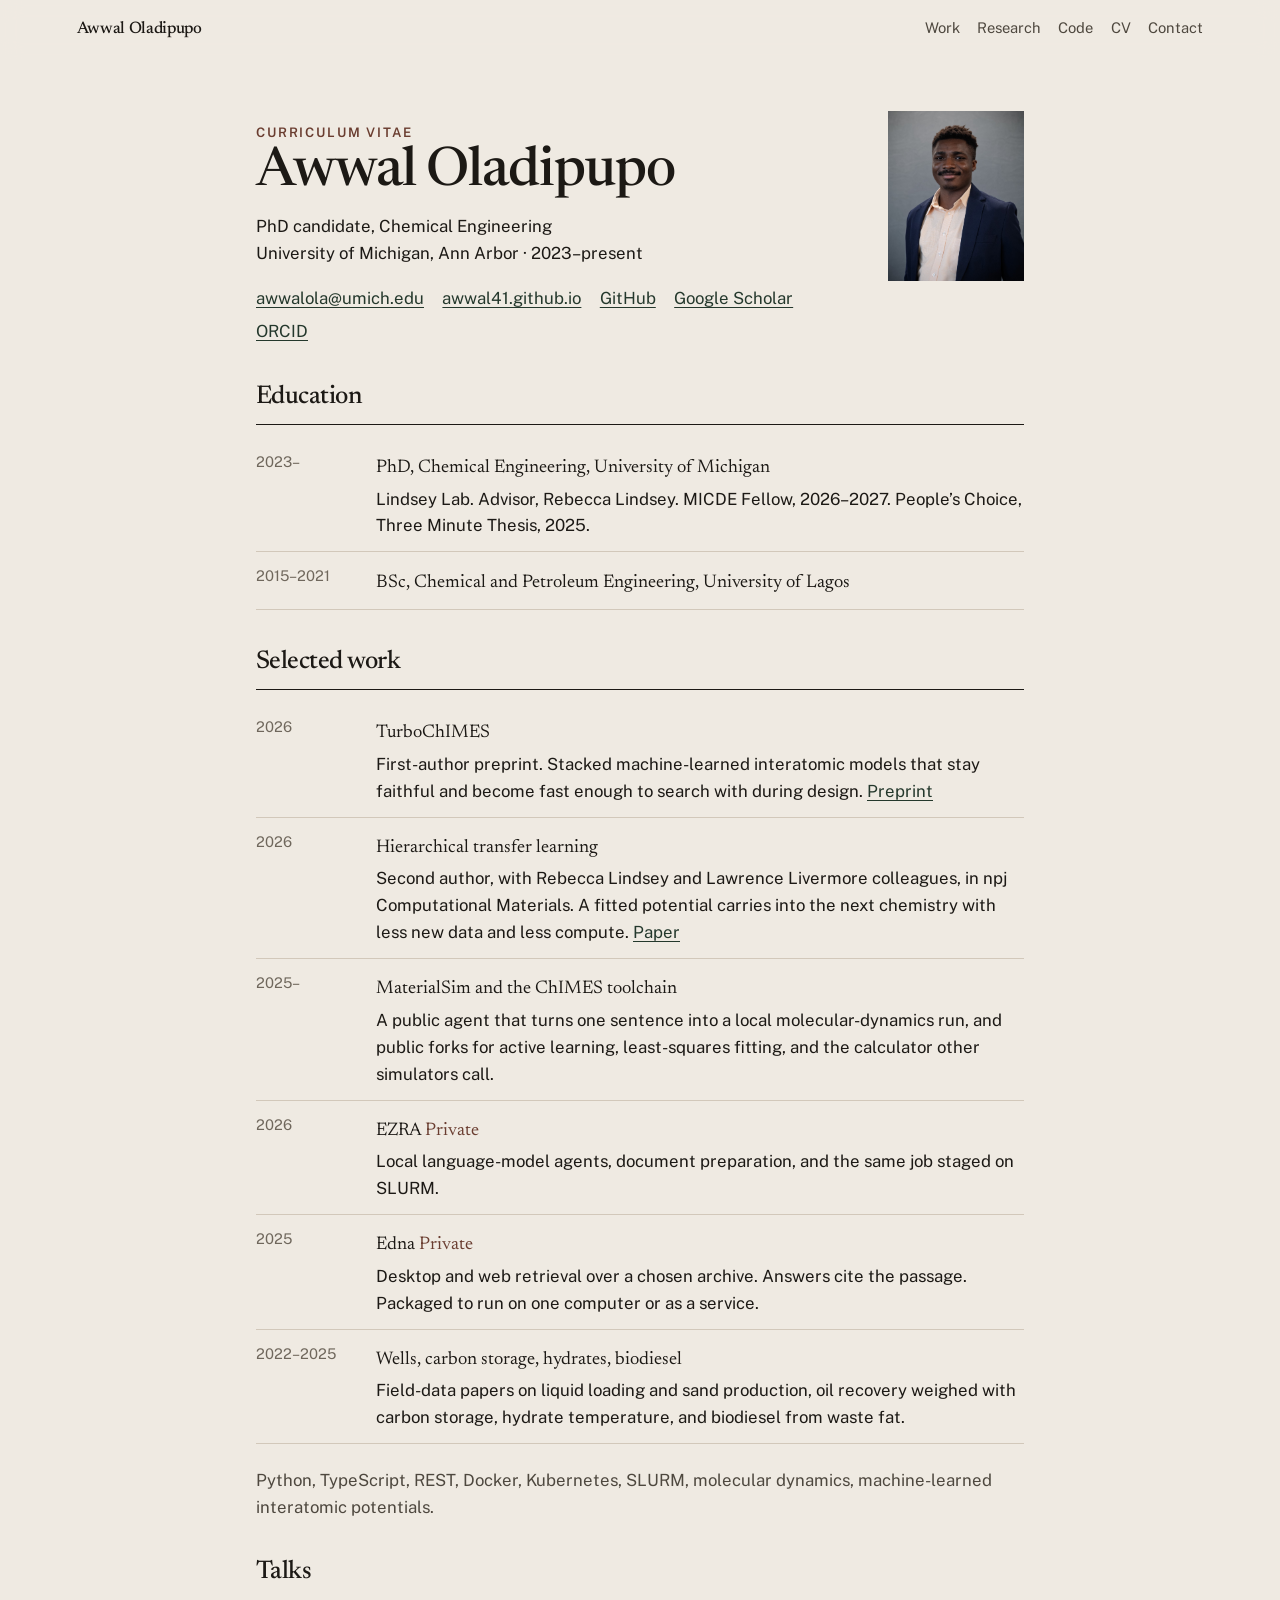
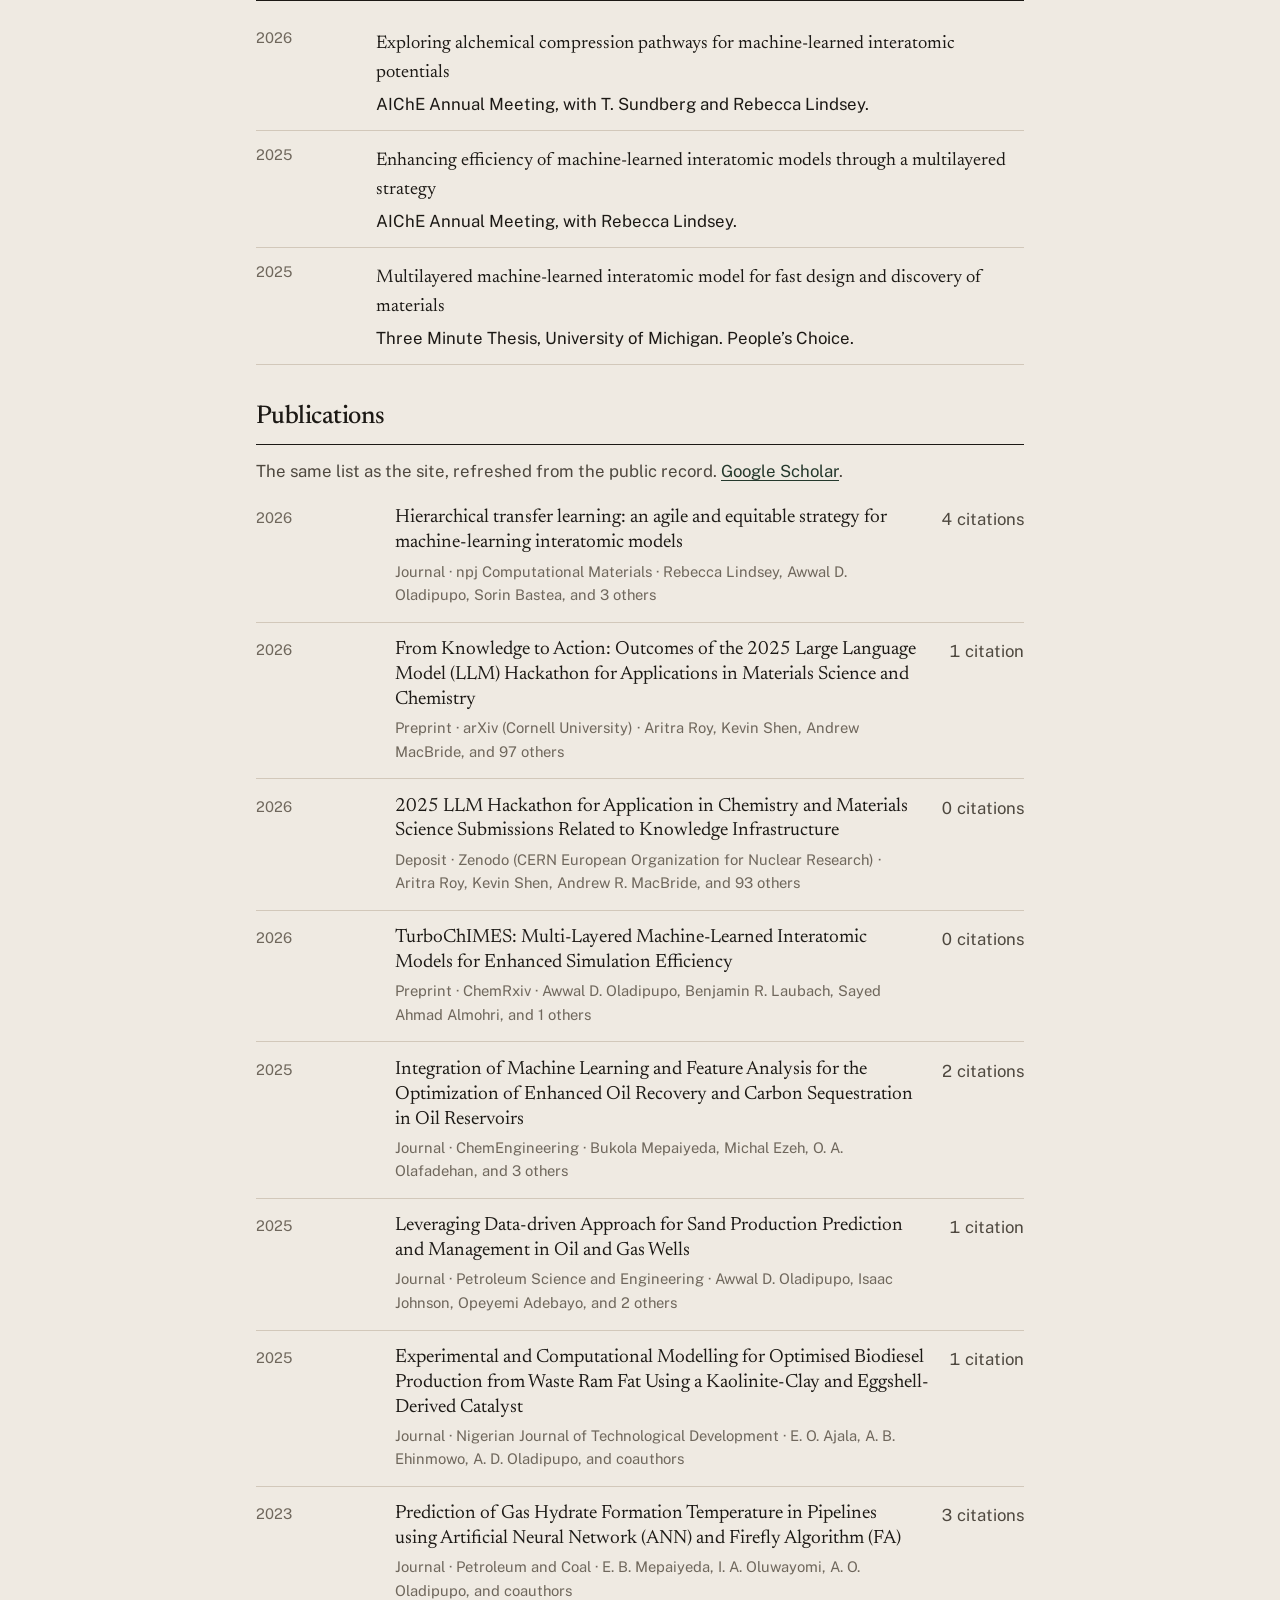
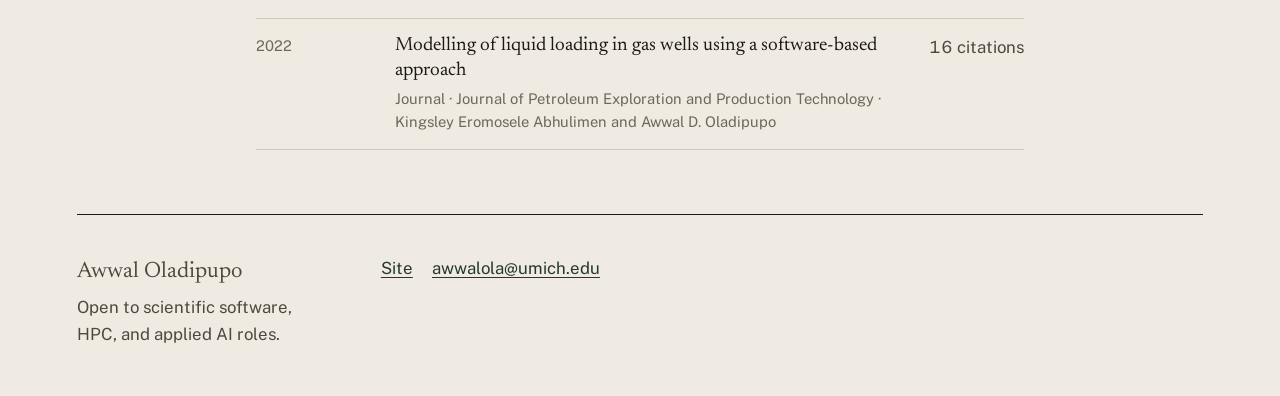
==== cv.html @ bac2f365 "Lead with the work, and put a CV next to the name." ====
<!DOCTYPE html>
<html lang="en">
<head>
  <meta charset="utf-8">
  <meta name="viewport" content="width=device-width, initial-scale=1">
  <title>CV — Awwal Oladipupo</title>
  <meta name="description" content="CV of Awwal Oladipupo, PhD candidate in chemical engineering at the University of Michigan.">
  <meta name="author" content="Awwal Oladipupo">
  <meta name="theme-color" content="#efeae2">
  <link rel="icon" href="favicon.svg" type="image/svg+xml">
  <link rel="preconnect" href="https://fonts.googleapis.com">
  <link rel="preconnect" href="https://fonts.gstatic.com" crossorigin>
  <link href="https://fonts.googleapis.com/css2?family=Newsreader:ital,opsz,wght@0,6..72,400;0,6..72,500;0,6..72,600&family=Public+Sans:ital,wght@0,400;0,500;0,600&display=swap" rel="stylesheet">
  <link rel="stylesheet" href="css/site.css">
</head>
<body class="page-cv">
  <a class="skip" href="#content">Skip to content</a>
  <header class="top">
    <a class="mark" href="index.html">Awwal Oladipupo</a>
    <nav aria-label="Page">
      <a href="index.html#work">Work</a>
      <a href="index.html#research">Research</a>
      <a href="index.html#code">Code</a>
      <a href="cv.html" aria-current="page">CV</a>
      <a href="index.html#contact">Contact</a>
    </nav>
  </header>

  <main id="content" class="cv">
    <header class="cv-head">
      <div>
        <p class="kicker">Curriculum vitae</p>
        <h1>Awwal Oladipupo</h1>
        <p>PhD candidate, Chemical Engineering<br>University of Michigan, Ann Arbor · 2023–present</p>
        <ul class="hero-links">
          <li><a href="mailto:awwalola@umich.edu">awwalola@umich.edu</a></li>
          <li><a href="https://awwal41.github.io/">awwal41.github.io</a></li>
          <li><a href="https://github.com/Awwal41">GitHub</a></li>
          <li><a href="https://scholar.google.com/citations?user=AO3d_BoAAAAJ&hl=en">Google Scholar</a></li>
          <li><a href="https://orcid.org/0009-0006-3979-2078">ORCID</a></li>
        </ul>
      </div>
      <img src="assets/portrait.jpg" alt="" width="819" height="1024">
    </header>

    <section>
      <h2>Education</h2>
      <ul class="cv-list">
        <li>
          <span class="year">2023–</span>
          <div>
            <p class="cv-title">PhD, Chemical Engineering, University of Michigan</p>
            <p>Lindsey Lab. Advisor, Rebecca Lindsey. MICDE Fellow, 2026–2027. People’s Choice, Three Minute Thesis, 2025.</p>
          </div>
        </li>
        <li>
          <span class="year">2015–2021</span>
          <div>
            <p class="cv-title">BSc, Chemical and Petroleum Engineering, University of Lagos</p>
          </div>
        </li>
      </ul>
    </section>

    <section>
      <h2>Selected work</h2>
      <ul class="cv-list">
        <li>
          <span class="year">2026</span>
          <div>
            <p class="cv-title">TurboChIMES</p>
            <p>First-author preprint. Stacked machine-learned interatomic models that stay faithful and become fast enough to search with during design. <a href="https://doi.org/10.26434/chemrxiv.15007194/v1">Preprint</a></p>
          </div>
        </li>
        <li>
          <span class="year">2026</span>
          <div>
            <p class="cv-title">Hierarchical transfer learning</p>
            <p>Second author, with Rebecca Lindsey and Lawrence Livermore colleagues, in npj Computational Materials. A fitted potential carries into the next chemistry with less new data and less compute. <a href="https://doi.org/10.1038/s41524-025-01863-4">Paper</a></p>
          </div>
        </li>
        <li>
          <span class="year">2025–</span>
          <div>
            <p class="cv-title">MaterialSim and the ChIMES toolchain</p>
            <p>A public agent that turns one sentence into a local molecular-dynamics run, and public forks for active learning, least-squares fitting, and the calculator other simulators call.</p>
          </div>
        </li>
        <li>
          <span class="year">2026</span>
          <div>
            <p class="cv-title">EZRA <span class="private">Private</span></p>
            <p>Local language-model agents, document preparation, and the same job staged on SLURM.</p>
          </div>
        </li>
        <li>
          <span class="year">2025</span>
          <div>
            <p class="cv-title">Edna <span class="private">Private</span></p>
            <p>Desktop and web retrieval over a chosen archive. Answers cite the passage. Packaged to run on one computer or as a service.</p>
          </div>
        </li>
        <li>
          <span class="year">2022–2025</span>
          <div>
            <p class="cv-title">Wells, carbon storage, hydrates, biodiesel</p>
            <p>Field-data papers on liquid loading and sand production, oil recovery weighed with carbon storage, hydrate temperature, and biodiesel from waste fat.</p>
          </div>
        </li>
      </ul>
      <p class="tools">Python, TypeScript, REST, Docker, Kubernetes, SLURM, molecular dynamics, machine-learned interatomic potentials.</p>
    </section>

    <section>
      <h2>Talks</h2>
      <ul class="cv-list">
        <li>
          <span class="year">2026</span>
          <div>
            <p class="cv-title">Exploring alchemical compression pathways for machine-learned interatomic potentials</p>
            <p>AIChE Annual Meeting, with T. Sundberg and Rebecca Lindsey.</p>
          </div>
        </li>
        <li>
          <span class="year">2025</span>
          <div>
            <p class="cv-title">Enhancing efficiency of machine-learned interatomic models through a multilayered strategy</p>
            <p>AIChE Annual Meeting, with Rebecca Lindsey.</p>
          </div>
        </li>
        <li>
          <span class="year">2025</span>
          <div>
            <p class="cv-title">Multilayered machine-learned interatomic model for fast design and discovery of materials</p>
            <p>Three Minute Thesis, University of Michigan. People’s Choice.</p>
          </div>
        </li>
      </ul>
    </section>

    <section>
      <h2>Publications</h2>
      <p class="note">The same list as the site, refreshed from the public record. <a href="https://scholar.google.com/citations?user=AO3d_BoAAAAJ&hl=en">Google Scholar</a>.</p>
      <ol class="papers" id="papers">
        <li class="pending">Loading the publication list…</li>
      </ol>
    </section>
  </main>

  <footer id="contact">
    <div>
      <p class="footer-name">Awwal Oladipupo</p>
      <p>Open to scientific software, HPC, and applied AI roles.</p>
    </div>
    <ul>
      <li><a href="index.html">Site</a></li>
      <li><a href="mailto:awwalola@umich.edu">awwalola@umich.edu</a></li>
    </ul>
  </footer>
  <script src="js/site.js"></script>
</body>
</html>
---- css/site.css ----
:root {
  --paper: #efeae2;
  --paper-deep: #e6dfd4;
  --ink: #1c1915;
  --muted: #4e483f;
  --faint: #6f675c;
  --line: #d2c8ba;
  --umber: #6a3d30;
  --moss: #24382c;
  --measure: 40rem;
  --page: 72rem;
  color-scheme: light;
}

* { box-sizing: border-box; }

html { scroll-behavior: smooth; }

body {
  margin: 0;
  background: var(--paper);
  color: var(--ink);
  font-family: "Public Sans", "Segoe UI", sans-serif;
  font-size: 1.05rem;
  line-height: 1.6;
  overflow-wrap: break-word;
}

.skip {
  position: absolute;
  left: 1rem;
  top: -4rem;
  background: var(--ink);
  color: var(--paper);
  padding: 0.5rem 0.8rem;
}

.skip:focus { top: 1rem; }

a {
  color: var(--moss);
  text-decoration-thickness: 1px;
  text-underline-offset: 0.18em;
}

a:hover { color: var(--umber); }

.top {
  position: sticky;
  top: 0;
  z-index: 2;
  display: flex;
  flex-wrap: wrap;
  justify-content: space-between;
  gap: 0.6rem 1.5rem;
  align-items: baseline;
  width: 100%;
  max-width: 100vw;
  padding: 1rem 6vw;
  background: color-mix(in srgb, var(--paper) 88%, transparent);
  border-bottom: 1px solid transparent;
  backdrop-filter: blur(10px);
}

.top .mark {
  color: var(--ink);
  text-decoration: none;
  font-family: "Newsreader", Georgia, serif;
  font-weight: 500;
  letter-spacing: -0.02em;
}

.top nav {
  display: flex;
  flex-wrap: wrap;
  gap: 0.4rem 1.1rem;
}

.top nav a {
  color: var(--muted);
  text-decoration: none;
  font-size: 0.92rem;
}

.top nav a:hover { color: var(--ink); }

main {
  width: min(var(--page), calc(100% - 12vw));
  margin: 0 auto;
  padding-bottom: 4rem;
}

.hero {
  display: grid;
  grid-template-columns: minmax(0, 1fr) minmax(14rem, 22rem);
  column-gap: 3.5rem;
  align-items: start;
  padding: 4.5rem 0 2.2rem;
}

.hero .kicker,
.hero h1,
.hero-copy { grid-column: 1; }

.hero .contrib { grid-column: 1 / -1; margin-top: 2rem; }

.hero .kicker { animation: rise 0.8s ease both; }
.hero h1 { animation: rise 0.9s ease 0.08s both; }
.hero-copy { animation: rise 0.9s ease 0.16s both; }
.hero .contrib { animation: rise 1s ease 0.28s both; }

.portrait {
  grid-column: 2;
  grid-row: 1 / span 3;
  align-self: start;
  margin: 0.4rem 0 0;
  animation: rise 1s ease 0.12s both;
}

.portrait img {
  display: block;
  width: 100%;
  height: auto;
  aspect-ratio: 4 / 5;
  object-fit: cover;
  object-position: center 22%;
  background: var(--paper-deep);
  box-shadow: 0 18px 40px rgba(28, 25, 21, 0.12);
}

.portrait figcaption,
.band figcaption {
  margin-top: 0.55rem;
  color: var(--faint);
  font-size: 0.82rem;
  letter-spacing: 0.08em;
  text-transform: uppercase;
}

.band {
  margin: 1.5rem 0 0;
  overflow: hidden;
}

.band img {
  display: block;
  width: 100%;
  height: clamp(14rem, 32vw, 22rem);
  object-fit: cover;
  transform: scale(1.06);
  animation: drift 28s ease-in-out infinite alternate;
}

.about {
  display: grid;
  grid-template-columns: minmax(0, 1.15fr) minmax(0, 0.85fr);
  gap: 2rem 3rem;
  align-items: center;
}

.about .prose { max-width: none; padding-bottom: 0; }

.about-photo { margin: 0; }

.about-photo img {
  display: block;
  width: 100%;
  aspect-ratio: 4 / 3;
  object-fit: cover;
  box-shadow: 0 14px 32px rgba(28, 25, 21, 0.1);
}

.top nav a { position: relative; }

.top nav a::after {
  content: "";
  position: absolute;
  left: 0;
  bottom: -0.2rem;
  width: 100%;
  height: 1px;
  background: var(--umber);
  transform: scaleX(0);
  transform-origin: left;
  transition: transform 0.35s ease;
}

.top nav a:hover::after,
.top nav a:focus-visible::after { transform: scaleX(1); }

.steps {
  list-style: none;
  margin: 0;
  padding: 0;
  counter-reset: step;
}

.steps li {
  display: grid;
  grid-template-columns: 4.5rem minmax(16rem, 1fr);
  gap: 0.4rem 1.5rem;
  padding: 1.25rem 0;
  border-bottom: 1px solid var(--line);
  counter-increment: step;
}

.steps li::before {
  content: counter(step, decimal-leading-zero);
  grid-column: 1;
  grid-row: 1;
  font-family: "Newsreader", Georgia, serif;
  font-size: 1.45rem;
  color: var(--umber);
  line-height: 1.2;
}

.step-body {
  grid-column: 2;
  min-width: 0;
  max-width: 42rem;
}

.step-body h3 { margin: 0 0 0.35rem; font-size: 1.45rem; }

.step-body p {
  margin: 0;
  max-width: 62ch;
  overflow-wrap: break-word;
}

.tools {
  max-width: 46rem;
  margin: 1.4rem 0 0;
  color: var(--muted);
}

.fold summary {
  display: block;
  cursor: pointer;
  list-style: none;
}

.fold summary::-webkit-details-marker { display: none; }

.fold summary::marker { content: ""; }

.fold-title {
  font-family: "Newsreader", Georgia, serif;
  font-size: 1.7rem;
  font-weight: 500;
  letter-spacing: -0.02em;
}

.stake {
  display: block;
  max-width: 62ch;
  margin-top: 0.35rem;
  color: var(--ink);
  font-family: "Public Sans", "Segoe UI", sans-serif;
  font-size: 1.05rem;
  font-weight: 400;
  letter-spacing: 0;
  line-height: 1.5;
}

.fold summary::after {
  content: "Read";
  float: right;
  margin-left: 1rem;
  color: var(--umber);
  font-family: "Public Sans", "Segoe UI", sans-serif;
  font-size: 0.75rem;
  font-weight: 600;
  letter-spacing: 0.12em;
  text-transform: uppercase;
}

.fold[open] > summary::after { content: "Close"; }

.fold summary:focus-visible {
  outline: 2px solid var(--umber);
  outline-offset: 4px;
}

.fold-more { margin-top: 0.8rem; }

.fold-more p { margin: 0; max-width: 62ch; }

.fold-more .links { margin-top: 0.7rem; }

.also .fold-title {
  font-family: "Public Sans", "Segoe UI", sans-serif;
  font-size: 1rem;
  font-weight: 600;
  letter-spacing: 0;
}

.also .fold summary::after { float: none; }

.contrib { margin: 0 0 1.6rem; }

.contrib figcaption {
  margin: 0 0 0.7rem;
  color: var(--muted);
}

.contrib-scroll {
  overflow-x: auto;
  max-width: 100%;
  padding-bottom: 0.3rem;
}

.contrib-grid {
  display: flex;
  gap: 3px;
  width: max-content;
}

.contrib-week {
  display: flex;
  flex-direction: column;
  gap: 3px;
}

.contrib-day {
  display: block;
  width: 11px;
  height: 11px;
  border-radius: 2px;
}

.item { transition: background 0.35s ease; }

.item:hover { background: color-mix(in srgb, var(--paper-deep) 80%, transparent); }

.await {
  opacity: 0;
  transform: translateY(18px);
}

.await.shown {
  opacity: 1;
  transform: none;
  transition: opacity 0.7s ease, transform 0.7s ease;
}

@keyframes rise {
  from { opacity: 0; transform: translateY(16px); }
  to { opacity: 1; transform: none; }
}

@keyframes drift {
  from { transform: scale(1.06) translate3d(0, 0, 0); }
  to { transform: scale(1) translate3d(-1.5%, -1%, 0); }
}

.kicker {
  margin: 0 0 1rem;
  color: var(--umber);
  font-size: 0.82rem;
  font-weight: 600;
  letter-spacing: 0.14em;
  text-transform: uppercase;
}

h1, h2, h3 { font-family: "Newsreader", Georgia, serif; font-weight: 500; letter-spacing: -0.02em; }

h1 {
  margin: 0;
  max-width: 18ch;
  font-size: clamp(2.15rem, 4.2vw, 3.4rem);
  line-height: 1.08;
}

.lede,
.lede-next {
  max-width: var(--measure);
  margin: 1.15rem 0 0;
  font-family: "Newsreader", Georgia, serif;
  font-size: 1.28rem;
  font-weight: 400;
  line-height: 1.45;
  color: var(--muted);
}

.lede { margin-top: 1.2rem; font-size: 1.35rem; color: var(--ink); }

.role {
  max-width: 42rem;
  margin: 1rem 0 0;
  color: var(--muted);
}

.hero-links {
  display: flex;
  flex-wrap: wrap;
  gap: 0.35rem 1.15rem;
  margin: 1.15rem 0 0;
  padding: 0;
  list-style: none;
}

.featured {
  display: grid;
  grid-template-columns: repeat(3, minmax(0, 1fr));
  gap: 1.5rem 2rem;
}

.featured article {
  min-width: 0;
  padding-top: 1rem;
  border-top: 1px solid var(--ink);
}

.featured h3 {
  margin: 0.7rem 0 0;
  font-size: clamp(1.45rem, 2vw, 1.8rem);
}

.featured .stake { margin-top: 0.45rem; }

.featured p { margin: 0.7rem 0 0; }

.section-follow { margin-top: 3.2rem; }

.moves {
  display: grid;
  grid-template-columns: 1fr 1fr;
  gap: 1.35rem 2.5rem;
  margin: 0;
  padding: 0;
  list-style: none;
}

.moves h3 { margin: 0 0 0.3rem; font-size: 1.3rem; }

.moves p { margin: 0; max-width: 38rem; color: var(--muted); }

.note {
  max-width: 46rem;
  margin: 0 0 0.4rem;
  color: var(--muted);
}

.stats {
  display: grid;
  grid-template-columns: repeat(4, minmax(0, 1fr));
  gap: 1.25rem;
  margin: 2rem 0 0;
  max-width: 40rem;
}

.stats div { border-top: 1px solid var(--line); padding-top: 0.7rem; }

.stats dt {
  color: var(--faint);
  font-size: 0.78rem;
  letter-spacing: 0.04em;
  text-transform: uppercase;
}

.stats dd {
  margin: 0.2rem 0 0;
  font-family: "Newsreader", Georgia, serif;
  font-size: 2rem;
  line-height: 1;
}

.identity {
  display: flex;
  flex-wrap: wrap;
  gap: 0.5rem 1.4rem;
  margin: 1.8rem 0 0;
  padding: 0;
  list-style: none;
  color: var(--muted);
  font-size: 0.95rem;
}

.prose { max-width: var(--measure); padding-bottom: 1rem; }

.prose h2 { margin-bottom: 0.6rem; }

.prose p { margin: 0 0 1rem; }

section { padding-top: 3.2rem; }

.section-head {
  display: grid;
  grid-template-columns: minmax(0, 20rem) minmax(0, 36rem);
  gap: 1.5rem 3rem;
  align-items: end;
  margin-bottom: 1.5rem;
  padding-bottom: 1rem;
  border-bottom: 1px solid var(--ink);
}

.section-head h2 { margin: 0; font-size: clamp(2rem, 4vw, 2.8rem); }

.section-head p { margin: 0; color: var(--muted); }

.item {
  display: grid;
  grid-template-columns: 11rem minmax(0, 40rem);
  gap: 1rem 2rem;
  padding: 1.35rem 0;
  border-bottom: 1px solid var(--line);
}

.item-meta {
  display: flex;
  flex-wrap: wrap;
  gap: 0.35rem 0.7rem;
  align-content: start;
  color: var(--faint);
  font-size: 0.82rem;
  letter-spacing: 0.08em;
  text-transform: uppercase;
}

.private {
  color: var(--umber);
}

.item h3 { margin: 0 0 0.35rem; font-size: 1.7rem; }

.item p { margin: 0; max-width: 62ch; }

.links { margin-top: 0.7rem !important; display: flex; flex-wrap: wrap; gap: 0.4rem 1rem; }

.also {
  max-width: 52rem;
  margin-left: 13rem;
  padding-top: 1.6rem;
}

.also h3 { margin: 0 0 0.6rem; font-size: 1.4rem; }

.also ul { margin: 0; padding: 0; list-style: none; }

.also li {
  padding: 0.7rem 0;
  border-top: 1px solid var(--line);
}

.papers, .talks, .repos { list-style: none; margin: 0; padding: 0; }

.papers li, .talks li, .repos li {
  display: grid;
  grid-template-columns: 7.5rem minmax(0, 1fr) auto;
  gap: 0.4rem 1.2rem;
  padding: 0.95rem 0;
  border-bottom: 1px solid var(--line);
}

.papers li.pending, .repos li.pending { display: block; color: var(--faint); }

.paper-title, .talk-title, .repo-name {
  margin: 0;
  font-family: "Newsreader", Georgia, serif;
  font-size: 1.2rem;
  line-height: 1.3;
}

.paper-title a, .repo-name a {
  color: var(--ink);
  text-decoration: none;
  overflow-wrap: anywhere;
}

.paper-title a:hover, .repo-name a:hover { color: var(--umber); }

.paper-meta, .talk-meta, .repo-meta {
  margin: 0.2rem 0 0;
  color: var(--faint);
  font-size: 0.92rem;
}

.cites {
  margin: 0;
  color: var(--muted);
  font-variant-numeric: tabular-nums;
  white-space: nowrap;
}

.subhead {
  margin: 2.4rem 0 0.4rem;
  font-size: 1.6rem;
}

.talks li { grid-template-columns: 7.5rem minmax(0, 1fr); }

.year { color: var(--faint); font-size: 0.92rem; }

footer {
  display: grid;
  grid-template-columns: minmax(0, 16rem) minmax(0, 1fr);
  gap: 1rem 3rem;
  width: min(var(--page), calc(100% - 12vw));
  margin: 0 auto;
  padding: 2.5rem 0 3rem;
  border-top: 1px solid var(--ink);
}

.footer-name {
  margin: 0;
  font-family: "Newsreader", Georgia, serif;
  font-size: 1.4rem;
}

footer p { margin: 0.2rem 0 0; color: var(--muted); }

footer ul {
  display: flex;
  flex-wrap: wrap;
  gap: 0.4rem 1.2rem;
  margin: 0;
  padding: 0;
  list-style: none;
  align-content: start;
}

.colophon {
  grid-column: 1 / -1;
  color: var(--faint) !important;
  font-size: 0.88rem;
}

:focus-visible {
  outline: 2px solid var(--umber);
  outline-offset: 3px;
}

.page-cv h1 { max-width: none; font-size: clamp(2.4rem, 5vw, 3.4rem); }

.cv { width: min(48rem, 100%); }

.cv-head {
  display: grid;
  grid-template-columns: minmax(0, 1fr) 8.5rem;
  gap: 1.5rem 2rem;
  align-items: start;
  padding-top: 3.2rem;
}

.cv-head img {
  width: 100%;
  height: auto;
  aspect-ratio: 4 / 5;
  object-fit: cover;
  object-position: center 22%;
}

.cv-head p { margin: 0.7rem 0 0; }

.cv section { padding-top: 2rem; }

.cv h2 {
  margin: 0 0 0.8rem;
  padding-bottom: 0.4rem;
  border-bottom: 1px solid var(--ink);
  font-size: 1.6rem;
}

.cv-list {
  margin: 0;
  padding: 0;
  list-style: none;
}

.cv-list li {
  display: grid;
  grid-template-columns: 6.5rem minmax(0, 1fr);
  gap: 0.4rem 1rem;
  padding: 0.75rem 0;
  border-bottom: 1px solid var(--line);
}

.cv-title {
  margin: 0;
  font-family: "Newsreader", Georgia, serif;
  font-size: 1.15rem;
}

.cv-list p { margin: 0.2rem 0 0; }

@media (max-width: 800px) {
  .top { padding: 0.9rem 5vw; }
  main, footer { width: min(100% - 10vw, var(--page)); }
  .hero { padding-top: 2.4rem; grid-template-columns: 1fr; }
  .hero h1 { max-width: none; }
  .portrait { grid-column: 1; grid-row: auto; max-width: 16rem; }
  .about { grid-template-columns: 1fr; }
  .stats { grid-template-columns: repeat(2, minmax(0, 1fr)); }
  .featured, .moves { grid-template-columns: 1fr; }
  .cv-head, .cv-list li { grid-template-columns: 1fr; }
  .cv-head img { max-width: 10rem; }
  .steps li, .section-head, .item, .papers li, .talks li, .repos li, footer {
    grid-template-columns: 1fr;
  }
  .steps li::before,
  .step-body {
    grid-column: 1;
    grid-row: auto;
  }
  .also { margin-left: 0; }
  .cites { margin-top: 0.2rem; }
}

@media (prefers-reduced-motion: reduce) {
  html { scroll-behavior: auto; }
  .hero .kicker,
  .hero h1,
  .hero-copy,
  .hero .contrib,
  .portrait,
  .band img {
    animation: none;
  }
  .await { opacity: 1; transform: none; }
}

@media print {
  .top, .skip, .contrib { display: none; }
  body { background: white; color: black; }
  a { color: inherit; text-decoration: none; }
  .portrait img, .cv-head img { box-shadow: none; }
}
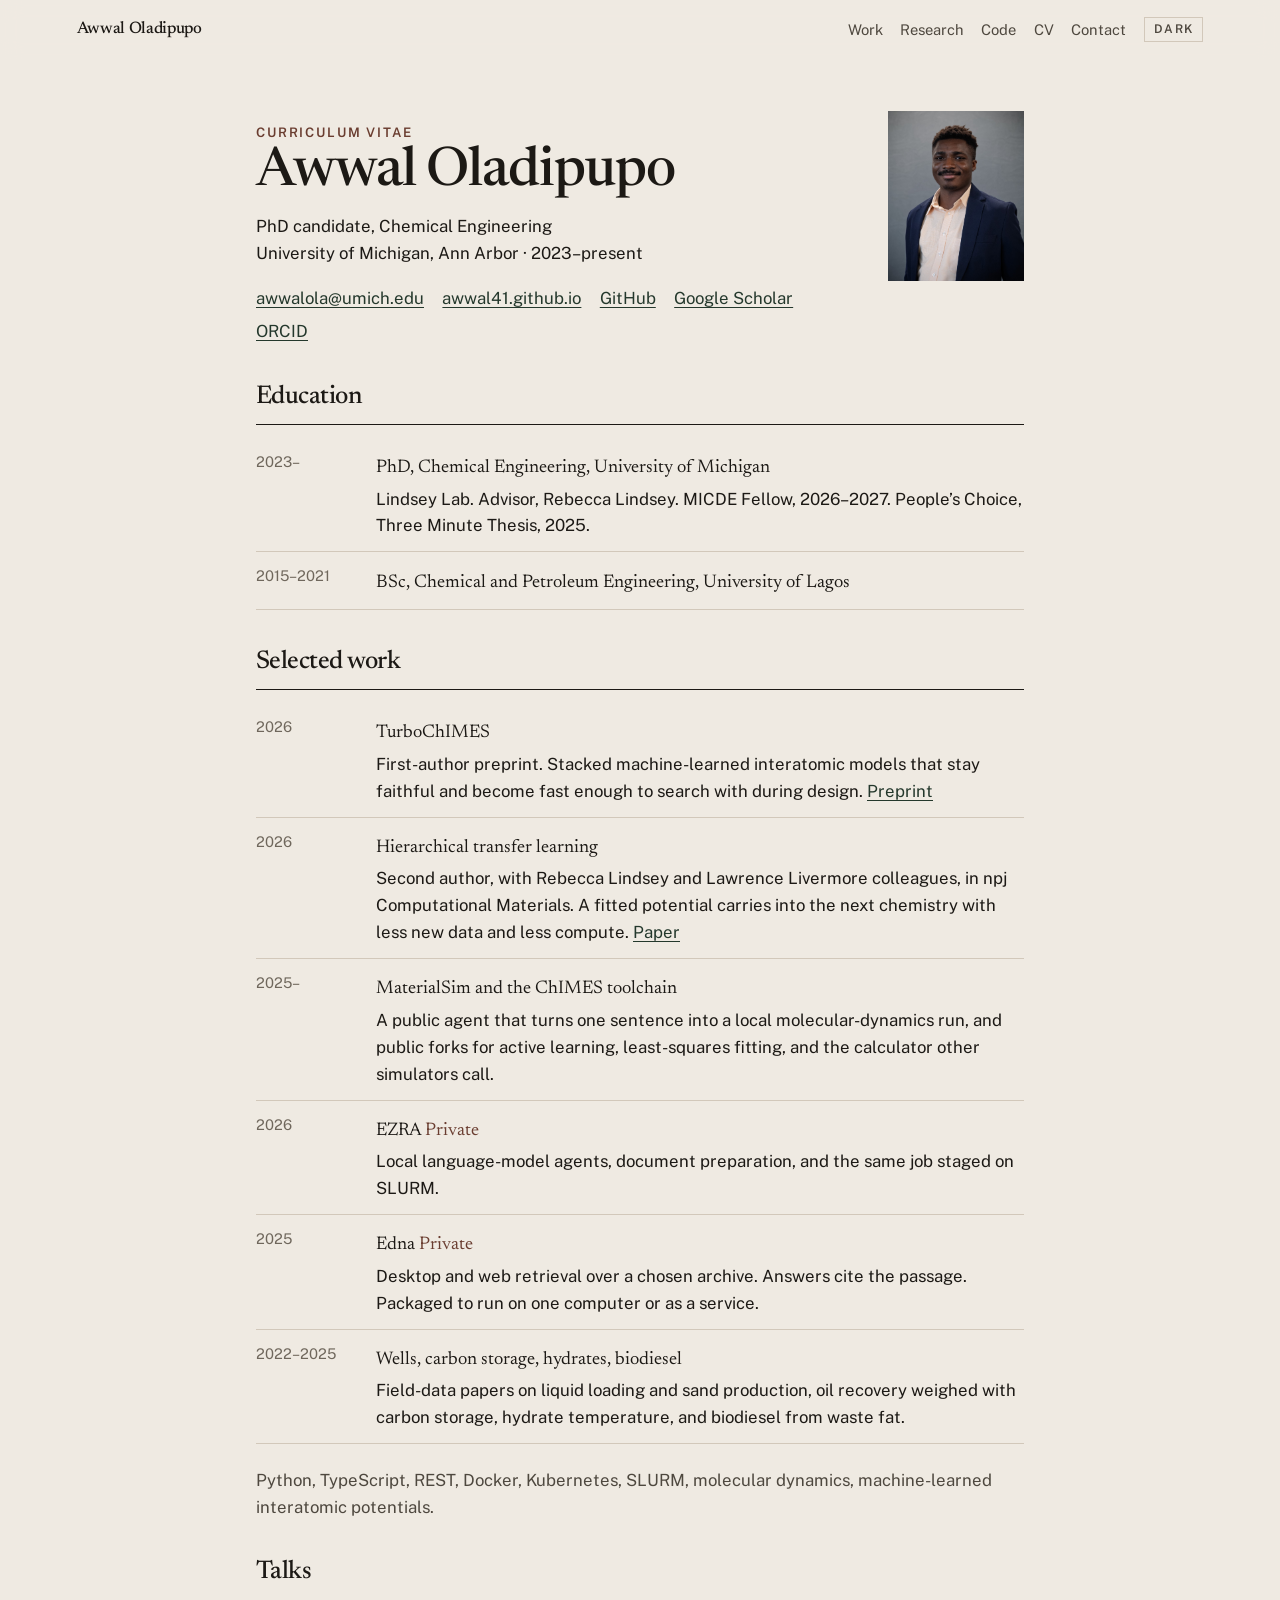
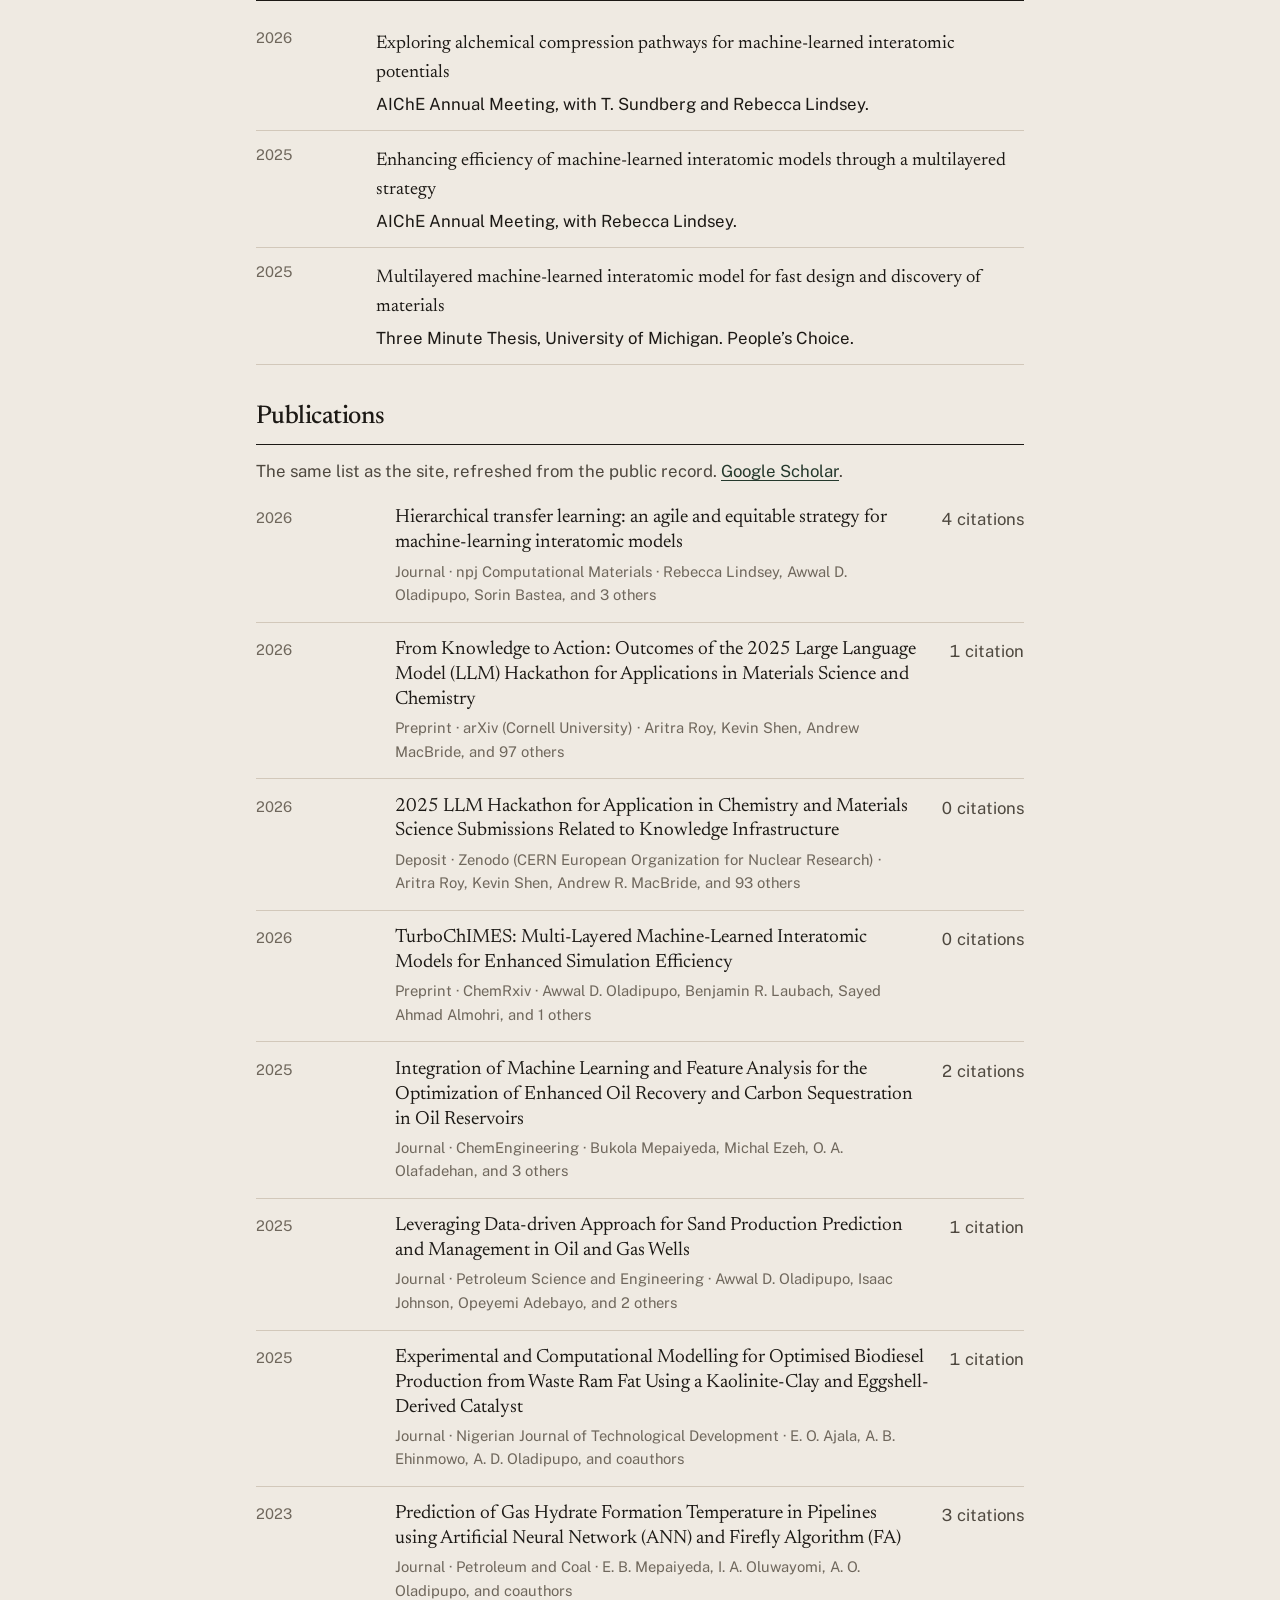
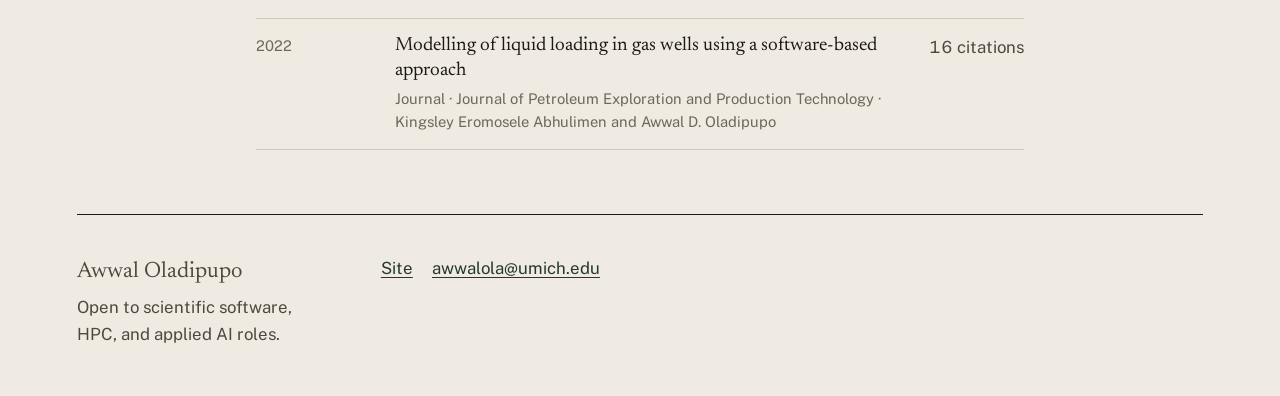
==== commit 52a8bc50: "Add a light and dark theme that remembers the choice." ====
--- a/cv.html
+++ b/cv.html
@@ -7,6 +7,13 @@
   <meta name="description" content="CV of Awwal Oladipupo, PhD candidate in chemical engineering at the University of Michigan.">
   <meta name="author" content="Awwal Oladipupo">
   <meta name="theme-color" content="#efeae2">
+  <script>
+    try {
+      var savedTheme = localStorage.getItem("theme");
+      var theme = savedTheme === "light" || savedTheme === "dark" ? savedTheme : (window.matchMedia("(prefers-color-scheme: dark)").matches ? "dark" : "light");
+      document.documentElement.setAttribute("data-theme", theme);
+    } catch (error) {}
+  </script>
   <link rel="icon" href="favicon.svg" type="image/svg+xml">
   <link rel="preconnect" href="https://fonts.googleapis.com">
   <link rel="preconnect" href="https://fonts.gstatic.com" crossorigin>
@@ -23,6 +30,7 @@
       <a href="index.html#code">Code</a>
       <a href="cv.html" aria-current="page">CV</a>
       <a href="index.html#contact">Contact</a>
+      <button class="theme" id="theme" type="button" aria-pressed="false" aria-label="Switch color theme"><span class="theme-light">Dark</span><span class="theme-dark">Light</span></button>
     </nav>
   </header>
 
--- a/css/site.css
+++ b/css/site.css
@@ -9,7 +9,21 @@
   --moss: #24382c;
   --measure: 40rem;
   --page: 72rem;
+  --shadow: 0 18px 40px rgba(28, 25, 21, 0.12);
   color-scheme: light;
+}
+
+:root[data-theme="dark"] {
+  --paper: #161310;
+  --paper-deep: #221e1a;
+  --ink: #f4efe8;
+  --muted: #c9bfb4;
+  --faint: #9c9388;
+  --line: #3c342c;
+  --umber: #e2b5a6;
+  --moss: #b7d0c2;
+  --shadow: 0 18px 40px rgba(0, 0, 0, 0.4);
+  color-scheme: dark;
 }
 
 * { box-sizing: border-box; }
@@ -53,7 +67,7 @@
   flex-wrap: wrap;
   justify-content: space-between;
   gap: 0.6rem 1.5rem;
-  align-items: baseline;
+  align-items: center;
   width: 100%;
   max-width: 100vw;
   padding: 1rem 6vw;
@@ -73,6 +87,7 @@
 .top nav {
   display: flex;
   flex-wrap: wrap;
+  align-items: center;
   gap: 0.4rem 1.1rem;
 }
 
@@ -83,6 +98,29 @@
 }
 
 .top nav a:hover { color: var(--ink); }
+
+.theme {
+  appearance: none;
+  margin: 0;
+  padding: 0.12rem 0.55rem;
+  border: 1px solid var(--line);
+  background: transparent;
+  color: var(--muted);
+  font: inherit;
+  font-size: 0.75rem;
+  font-weight: 600;
+  letter-spacing: 0.12em;
+  text-transform: uppercase;
+  cursor: pointer;
+}
+
+.theme:hover { color: var(--ink); border-color: var(--ink); }
+
+.theme-dark { display: none; }
+
+:root[data-theme="dark"] .theme-light { display: none; }
+
+:root[data-theme="dark"] .theme-dark { display: inline; }
 
 main {
   width: min(var(--page), calc(100% - 12vw));
@@ -125,7 +163,7 @@
   object-fit: cover;
   object-position: center 22%;
   background: var(--paper-deep);
-  box-shadow: 0 18px 40px rgba(28, 25, 21, 0.12);
+  box-shadow: var(--shadow);
 }
 
 .portrait figcaption,
@@ -421,6 +459,29 @@
 
 .featured p { margin: 0.7rem 0 0; }
 
+.compare { margin: 1.75rem 0 0; }
+
+.compare-grid {
+  display: grid;
+  grid-template-columns: 1fr 1fr;
+  gap: 1rem;
+}
+
+.compare img {
+  display: block;
+  width: 100%;
+  height: auto;
+  background: #fff;
+  border: 1px solid var(--line);
+}
+
+.compare figcaption {
+  max-width: 46rem;
+  margin-top: 0.75rem;
+  color: var(--muted);
+  font-size: 0.95rem;
+}
+
 .section-follow { margin-top: 3.2rem; }
 
 .moves {
@@ -692,7 +753,7 @@
   .portrait { grid-column: 1; grid-row: auto; max-width: 16rem; }
   .about { grid-template-columns: 1fr; }
   .stats { grid-template-columns: repeat(2, minmax(0, 1fr)); }
-  .featured, .moves { grid-template-columns: 1fr; }
+  .featured, .moves, .compare-grid { grid-template-columns: 1fr; }
   .cv-head, .cv-list li { grid-template-columns: 1fr; }
   .cv-head img { max-width: 10rem; }
   .steps li, .section-head, .item, .papers li, .talks li, .repos li, footer {
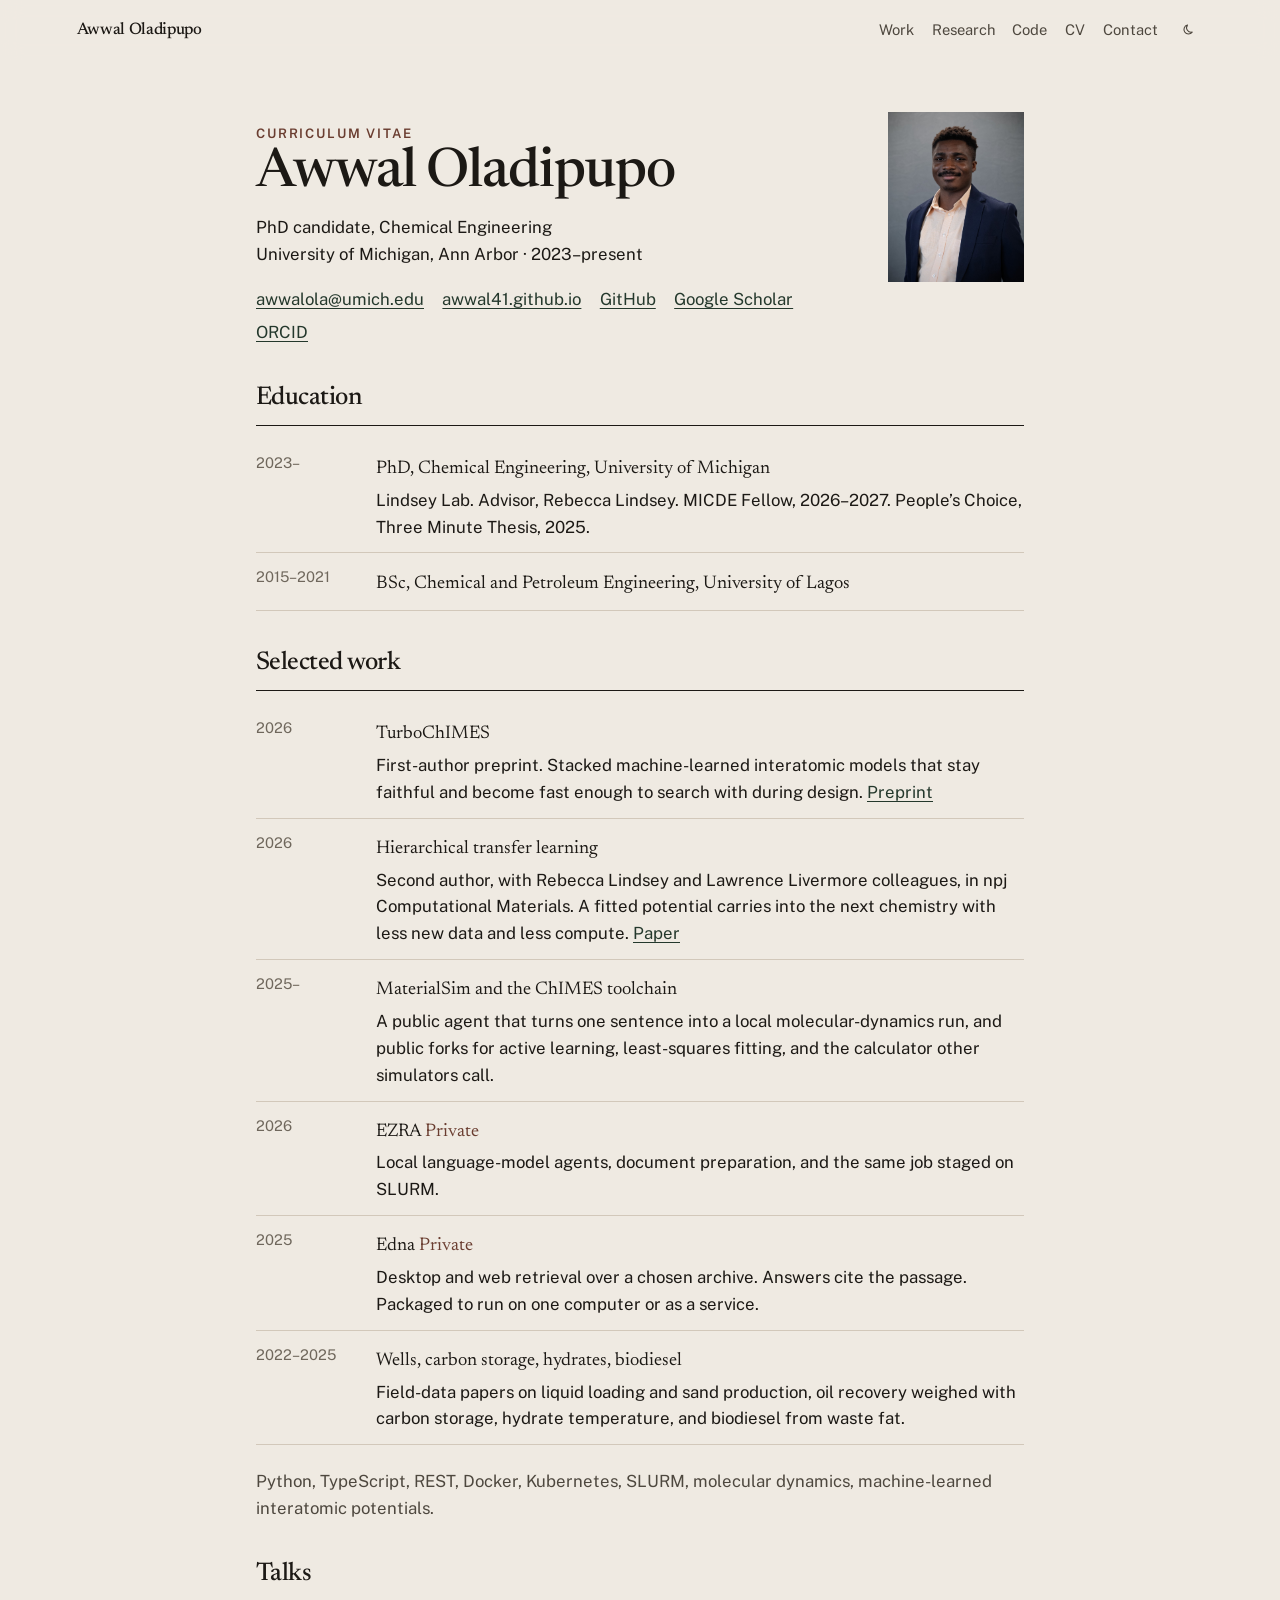
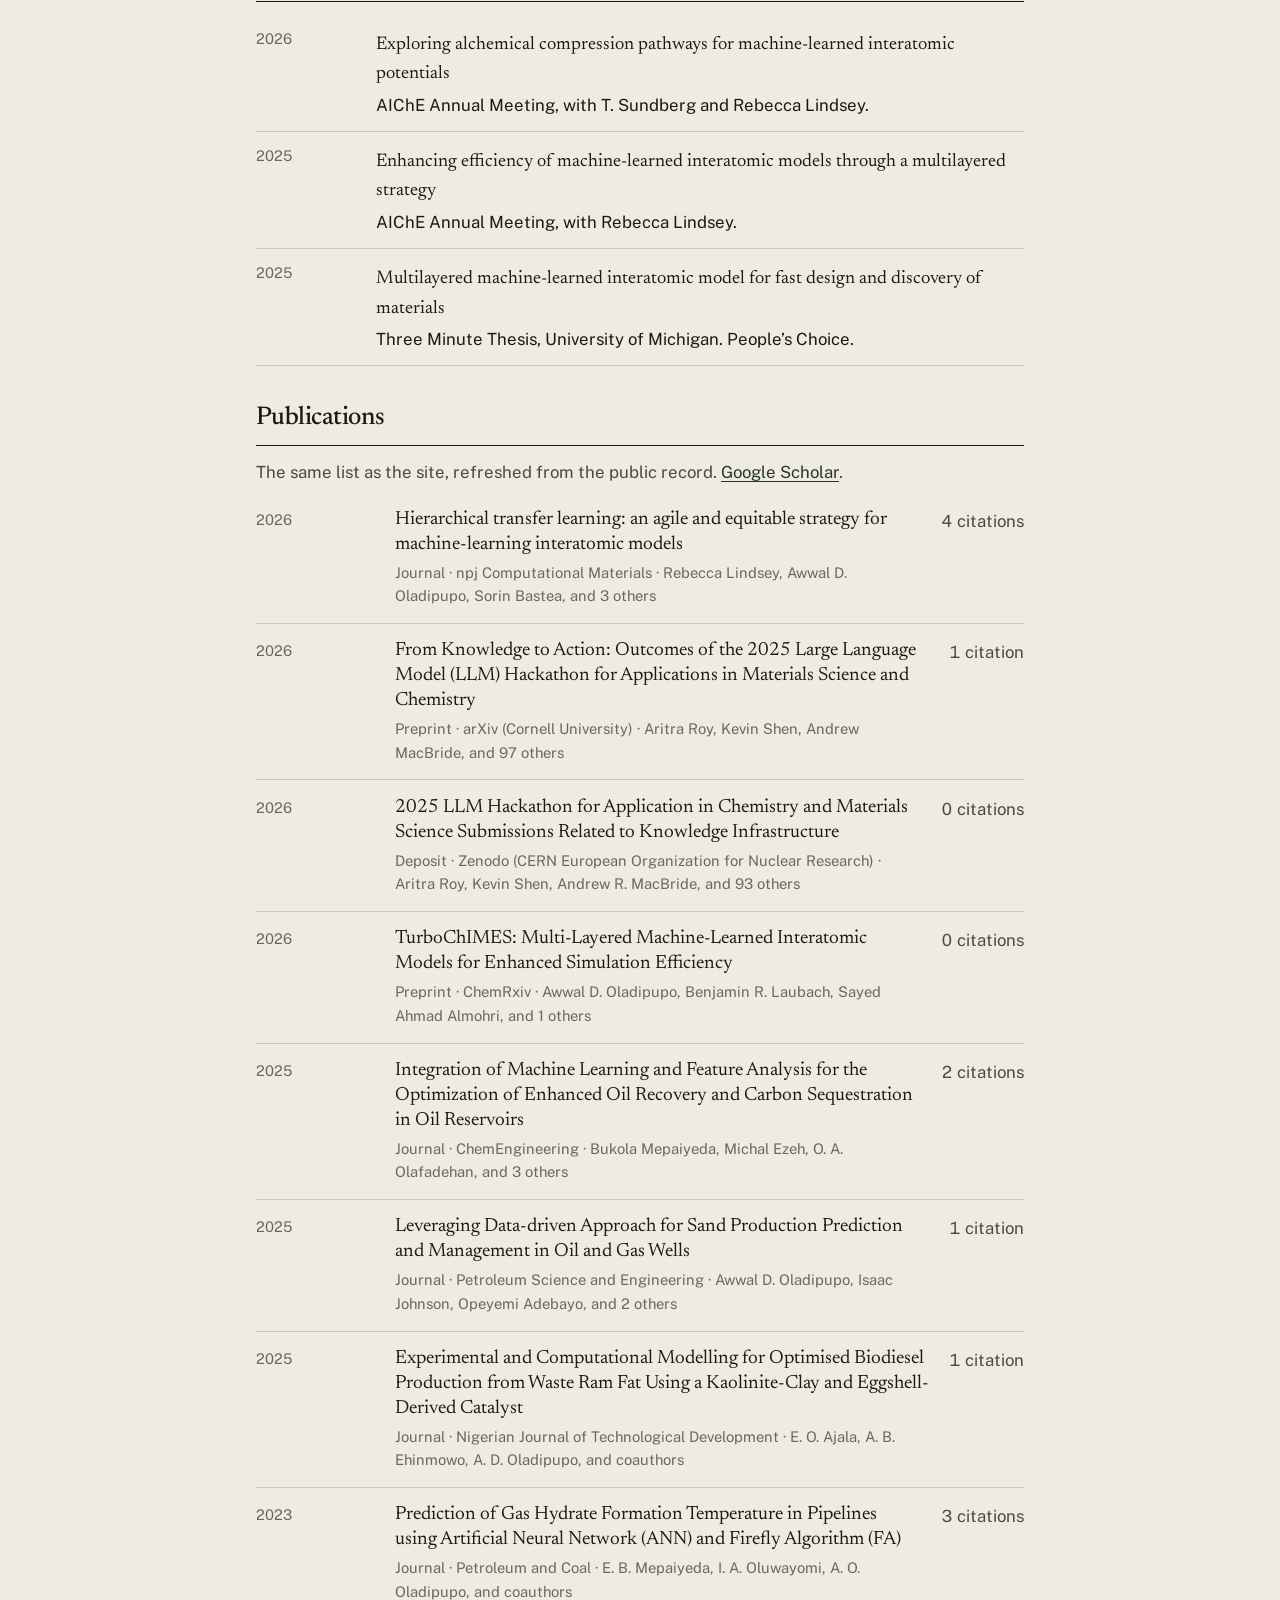
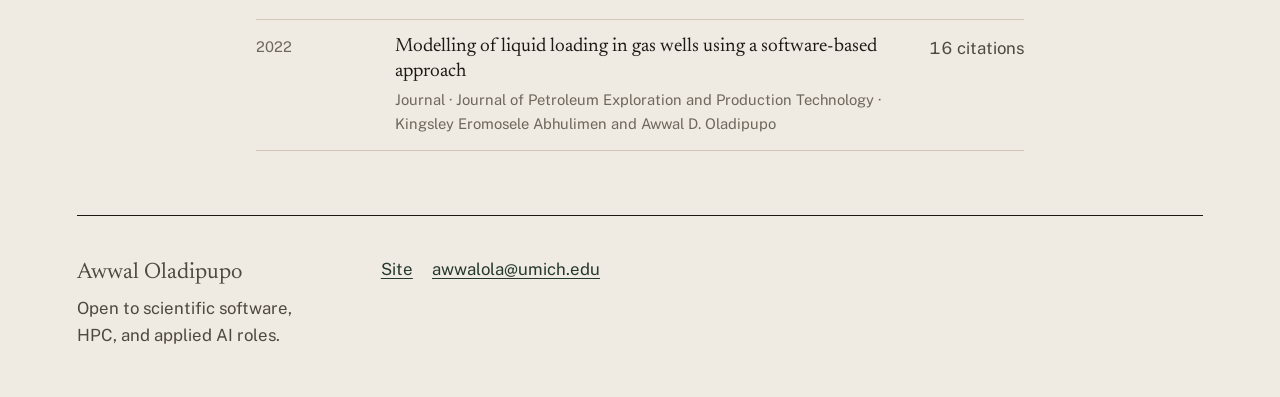
==== commit 89e8be62: "Replace the theme control with an icon and keep light mode light." ====
--- a/cv.html
+++ b/cv.html
@@ -30,7 +30,10 @@
       <a href="index.html#code">Code</a>
       <a href="cv.html" aria-current="page">CV</a>
       <a href="index.html#contact">Contact</a>
-      <button class="theme" id="theme" type="button" aria-pressed="false" aria-label="Switch color theme"><span class="theme-light">Dark</span><span class="theme-dark">Light</span></button>
+      <button class="theme" id="theme" type="button" aria-pressed="false" aria-label="Switch color theme">
+        <svg class="icon-moon" viewBox="0 0 24 24" aria-hidden="true"><path fill="none" stroke="currentColor" stroke-width="1.6" stroke-linejoin="round" d="M16 14.5A6.5 6.5 0 0 1 9.2 4.4 6.5 6.5 0 1 0 16 14.5z"/></svg>
+        <svg class="icon-sun" viewBox="0 0 24 24" aria-hidden="true"><circle cx="12" cy="12" r="3.25" fill="none" stroke="currentColor" stroke-width="1.6"/><path fill="none" stroke="currentColor" stroke-width="1.6" stroke-linecap="round" d="M12 3.5v2.2M12 18.3v2.2M3.5 12h2.2M18.3 12h2.2M6.1 6.1l1.5 1.5M16.4 16.4l1.5 1.5M17.9 6.1l-1.5 1.5M7.6 16.4l-1.5 1.5"/></svg>
+      </button>
     </nav>
   </header>
 
--- a/css/site.css
+++ b/css/site.css
@@ -1,4 +1,5 @@
-:root {
+:root,
+:root[data-theme="light"] {
   --paper: #efeae2;
   --paper-deep: #e6dfd4;
   --ink: #1c1915;
@@ -10,7 +11,7 @@
   --measure: 40rem;
   --page: 72rem;
   --shadow: 0 18px 40px rgba(28, 25, 21, 0.12);
-  color-scheme: light;
+  color-scheme: only light;
 }
 
 :root[data-theme="dark"] {
@@ -28,7 +29,7 @@
 
 * { box-sizing: border-box; }
 
-html { scroll-behavior: smooth; }
+html { scroll-behavior: smooth; background: var(--paper); }
 
 body {
   margin: 0;
@@ -100,27 +101,30 @@
 .top nav a:hover { color: var(--ink); }
 
 .theme {
-  appearance: none;
-  margin: 0;
-  padding: 0.12rem 0.55rem;
-  border: 1px solid var(--line);
+  display: inline-flex;
+  flex: 0 0 auto;
+  align-items: center;
+  justify-content: center;
+  width: 1.75rem;
+  height: 1.75rem;
+  margin: 0;
+  padding: 0;
+  border: 0;
+  border-radius: 999px;
   background: transparent;
   color: var(--muted);
-  font: inherit;
-  font-size: 0.75rem;
-  font-weight: 600;
-  letter-spacing: 0.12em;
-  text-transform: uppercase;
   cursor: pointer;
 }
 
-.theme:hover { color: var(--ink); border-color: var(--ink); }
-
-.theme-dark { display: none; }
-
-:root[data-theme="dark"] .theme-light { display: none; }
-
-:root[data-theme="dark"] .theme-dark { display: inline; }
+.theme:hover { color: var(--ink); background: var(--paper-deep); }
+
+.theme svg { width: 1.05rem; height: 1.05rem; display: block; }
+
+.theme .icon-sun { display: none; }
+
+:root[data-theme="dark"] .theme .icon-moon { display: none; }
+
+:root[data-theme="dark"] .theme .icon-sun { display: block; }
 
 main {
   width: min(var(--page), calc(100% - 12vw));
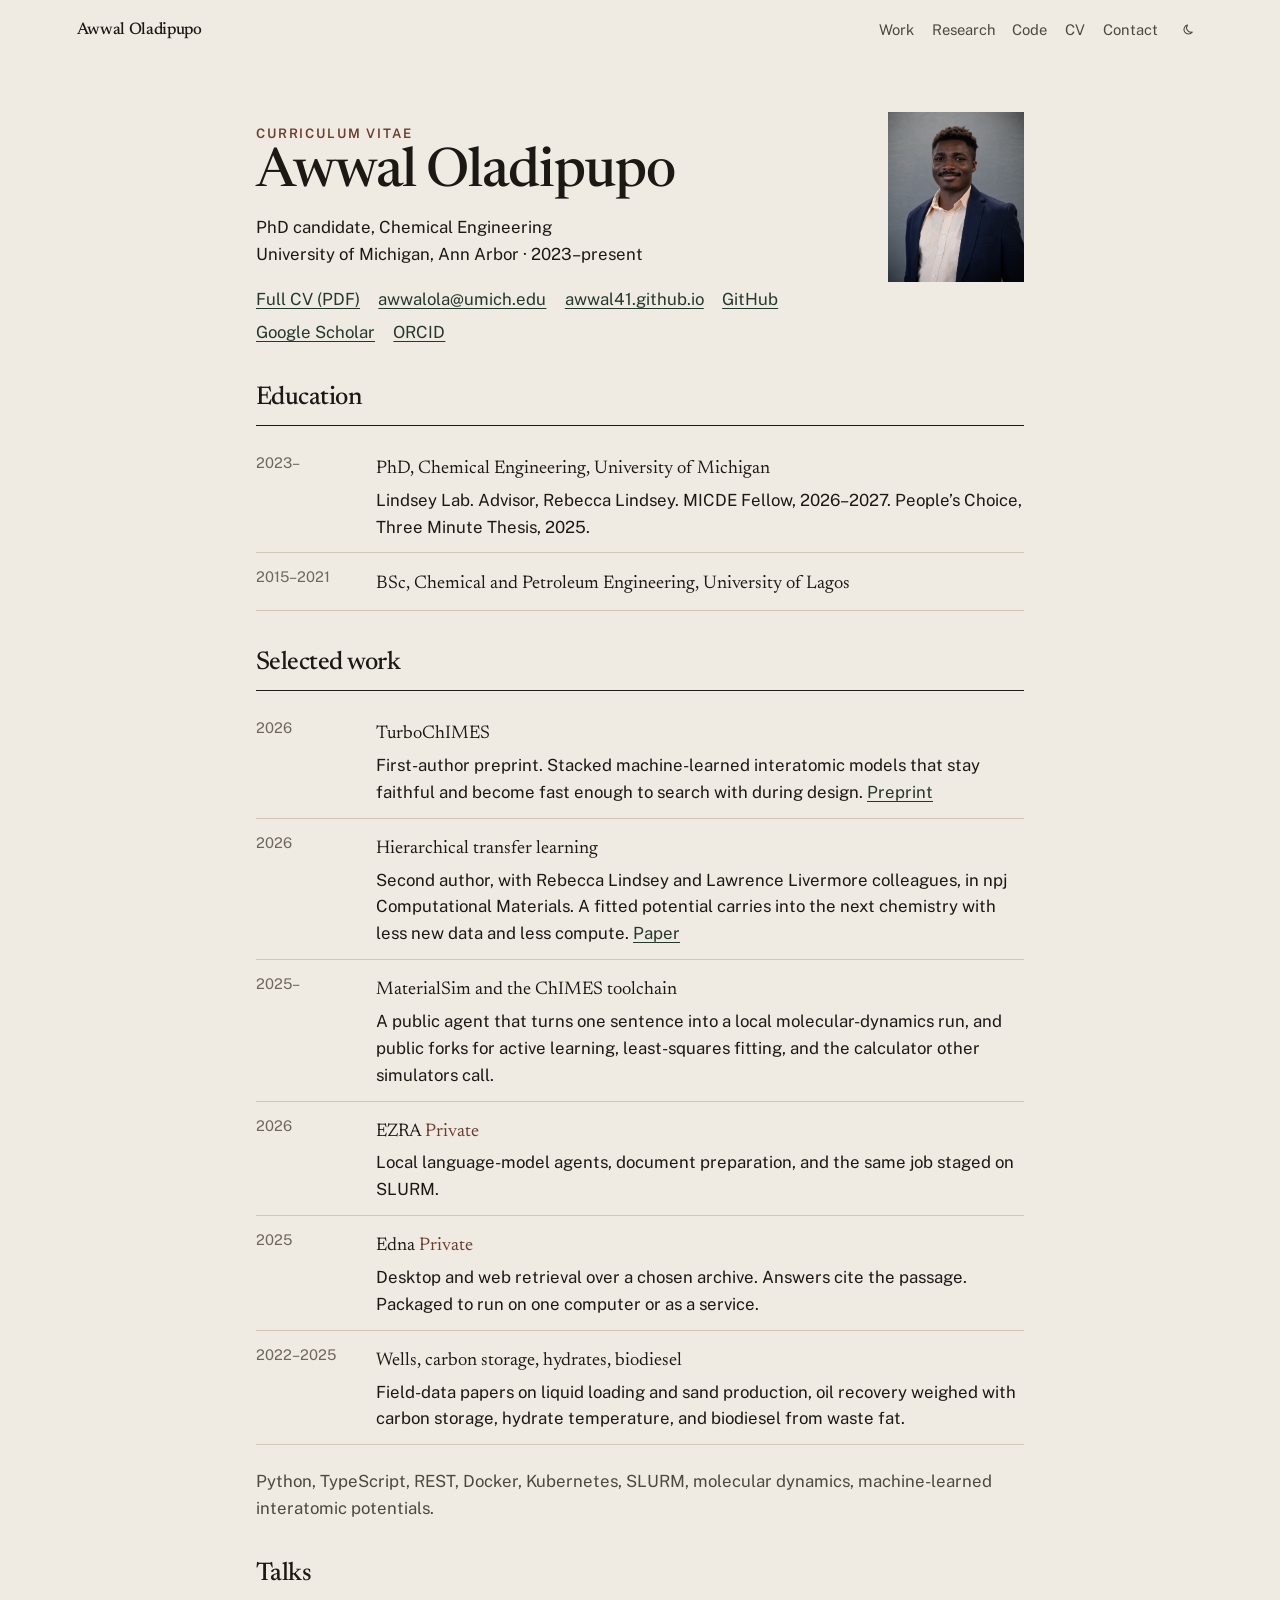
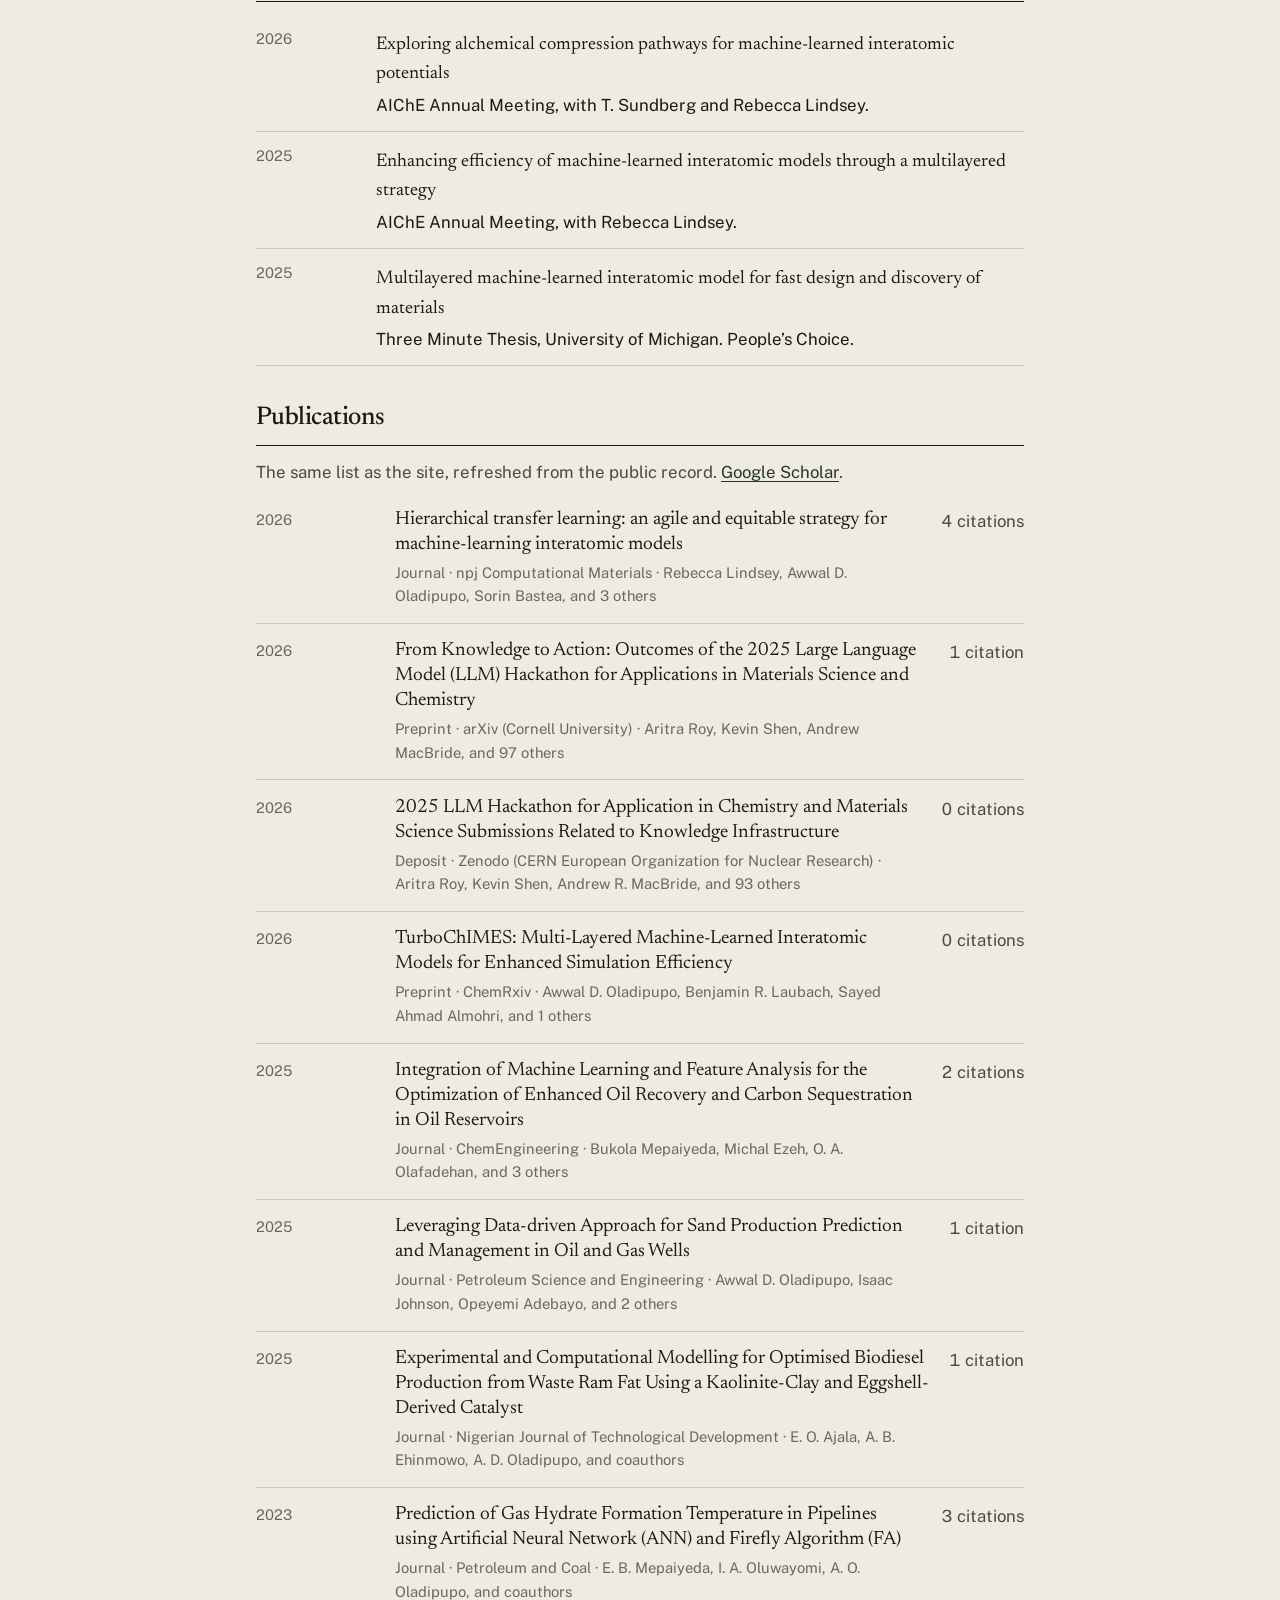
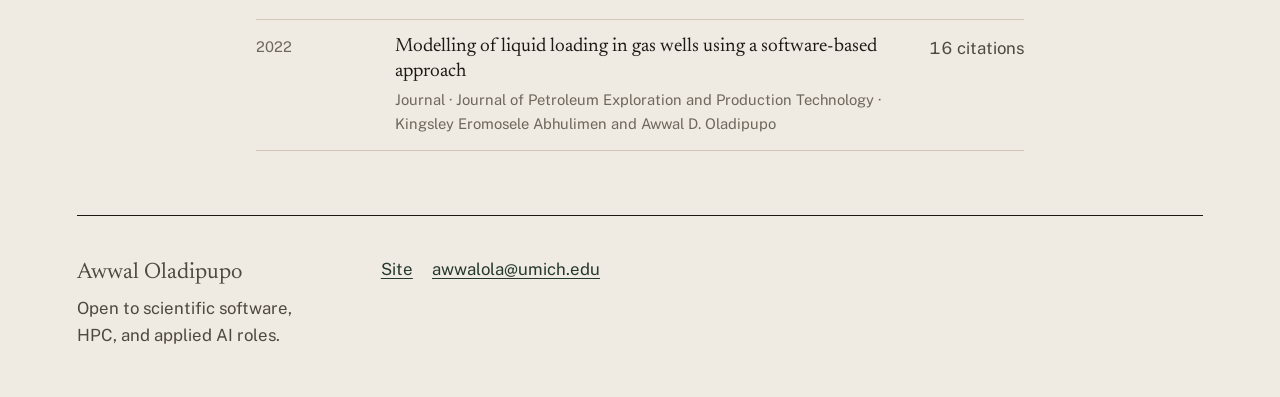
==== commit ef066c3d: "Link the full CV as a PDF." ====
--- a/cv.html
+++ b/cv.html
@@ -44,6 +44,7 @@
         <h1>Awwal Oladipupo</h1>
         <p>PhD candidate, Chemical Engineering<br>University of Michigan, Ann Arbor · 2023–present</p>
         <ul class="hero-links">
+          <li><a href="assets/Awwal_Oladipupo_CV.pdf">Full CV (PDF)</a></li>
           <li><a href="mailto:awwalola@umich.edu">awwalola@umich.edu</a></li>
           <li><a href="https://awwal41.github.io/">awwal41.github.io</a></li>
           <li><a href="https://github.com/Awwal41">GitHub</a></li>
--- a/css/site.css
+++ b/css/site.css
@@ -31,6 +31,12 @@
 
 html { scroll-behavior: smooth; background: var(--paper); }
 
+body.home {
+  background:
+    radial-gradient(ellipse 70rem 40rem at 100% -8%, color-mix(in srgb, var(--umber) 16%, transparent), transparent 60%),
+    var(--paper);
+}
+
 body {
   margin: 0;
   background: var(--paper);
@@ -98,7 +104,10 @@
   font-size: 0.92rem;
 }
 
-.top nav a:hover { color: var(--ink); }
+.top nav a:hover,
+.top nav a[aria-current="true"] { color: var(--ink); }
+
+.top.is-scrolled { border-bottom-color: var(--line); }
 
 .theme {
   display: inline-flex;
@@ -142,7 +151,15 @@
 
 .hero .kicker,
 .hero h1,
+.hero .affil,
 .hero-copy { grid-column: 1; }
+
+.affil {
+  margin: 0.55rem 0 0;
+  color: var(--muted);
+  font-size: 1.05rem;
+  animation: rise 0.9s ease 0.12s both;
+}
 
 .hero .contrib { grid-column: 1 / -1; margin-top: 2rem; }
 
@@ -168,6 +185,62 @@
   object-position: center 22%;
   background: var(--paper-deep);
   box-shadow: var(--shadow);
+}
+
+.sim {
+  position: relative;
+  z-index: 0;
+  display: block;
+  grid-column: 1 / -1;
+  width: 100%;
+  height: 18rem;
+  margin: 1.4rem 0 0;
+  pointer-events: none;
+}
+
+@media (min-width: 1240px) {
+  body.home main,
+  body.home footer {
+    width: calc(100vw - min(40vw, 36rem) - 8vw);
+    margin-left: 5vw;
+    margin-right: 0;
+  }
+
+  body.home .hero {
+    grid-template-columns: minmax(0, 1fr) minmax(12rem, 17.5rem);
+    column-gap: 2.4rem;
+  }
+
+  body.home .section-head {
+    grid-template-columns: minmax(0, 40rem);
+    gap: 0.7rem;
+    align-items: start;
+  }
+
+  body.home .portrait { grid-row: 1 / span 3; margin-top: 0.4rem; }
+
+  body.home .sim {
+    position: fixed;
+    top: 4.25rem;
+    right: 0;
+    width: min(40vw, 36rem);
+    height: calc(100vh - 4.25rem);
+    margin: 0;
+    -webkit-mask-image: linear-gradient(to right, transparent, #000 16%);
+    mask-image: linear-gradient(to right, transparent, #000 16%);
+  }
+
+  body.home .sim-note {
+    position: fixed;
+    z-index: 1;
+    right: 1.5rem;
+    bottom: 1.35rem;
+    width: min(22rem, 28vw);
+    margin: 0;
+    text-align: right;
+    pointer-events: none;
+    text-shadow: 0 0 14px var(--paper), 0 0 28px var(--paper);
+  }
 }
 
 .portrait figcaption,
@@ -228,7 +301,8 @@
 }
 
 .top nav a:hover::after,
-.top nav a:focus-visible::after { transform: scaleX(1); }
+.top nav a:focus-visible::after,
+.top nav a[aria-current="true"]::after { transform: scaleX(1); }
 
 .steps {
   list-style: none;
@@ -433,6 +507,29 @@
   color: var(--muted);
 }
 
+.honors {
+  display: flex;
+  flex-wrap: wrap;
+  gap: 0.35rem 1.3rem;
+  margin: 1.15rem 0 0;
+  padding: 0.85rem 0 0;
+  border-top: 1px solid var(--line);
+  list-style: none;
+  color: var(--muted);
+  font-size: 0.92rem;
+}
+
+.sim-note {
+  grid-column: 1 / -1;
+  max-width: 28rem;
+  margin: 0.35rem 0 0;
+  color: var(--faint);
+  font-family: "Newsreader", Georgia, serif;
+  font-style: italic;
+  font-size: 1.05rem;
+  line-height: 1.4;
+}
+
 .hero-links {
   display: flex;
   flex-wrap: wrap;
@@ -443,25 +540,41 @@
 }
 
 .featured {
-  display: grid;
-  grid-template-columns: repeat(3, minmax(0, 1fr));
-  gap: 1.5rem 2rem;
+  display: flex;
+  flex-direction: column;
 }
 
 .featured article {
+  display: grid;
+  grid-template-columns: 7.25rem minmax(0, 1fr);
+  column-gap: 1.4rem;
+  align-items: start;
   min-width: 0;
-  padding-top: 1rem;
-  border-top: 1px solid var(--ink);
-}
+  padding: 1.35rem 0 1.45rem;
+  border-bottom: 1px solid var(--line);
+}
+
+.featured .item-meta {
+  grid-column: 1;
+  grid-row: 1 / span 4;
+  margin: 0.35rem 0 0;
+}
+
+.featured h3,
+.featured .stake,
+.featured article > p,
+.featured .links { grid-column: 2; }
 
 .featured h3 {
-  margin: 0.7rem 0 0;
-  font-size: clamp(1.45rem, 2vw, 1.8rem);
-}
-
-.featured .stake { margin-top: 0.45rem; }
-
-.featured p { margin: 0.7rem 0 0; }
+  margin: 0;
+  font-size: clamp(1.7rem, 2.4vw, 2.15rem);
+}
+
+.featured .stake { margin-top: 0.35rem; }
+
+.featured article > p { margin: 0.55rem 0 0; }
+
+.featured .stake { margin-top: 0.4rem; }
 
 .compare { margin: 1.75rem 0 0; }
 
@@ -479,13 +592,54 @@
   border: 1px solid var(--line);
 }
 
-.compare figcaption {
+.compare figcaption,
+.paper-fig figcaption,
+.work-fig figcaption {
   max-width: 46rem;
   margin-top: 0.75rem;
   color: var(--muted);
   font-size: 0.95rem;
 }
 
+.paper-gallery {
+  list-style: none;
+  margin: 1.6rem 0 0;
+  padding: 0;
+}
+
+.paper-gallery li {
+  display: grid;
+  grid-template-columns: minmax(0, 18rem) minmax(0, 1fr);
+  gap: 0.4rem 1.6rem;
+  align-items: center;
+  padding: 1.15rem 0;
+  border-top: 1px solid var(--line);
+}
+
+.paper-gallery img {
+  display: block;
+  width: 100%;
+  height: 13.5rem;
+  object-fit: contain;
+  object-position: center;
+  background: #fff;
+  border: 1px solid var(--line);
+}
+
+.paper-gallery h3 {
+  margin: 0.35rem 0 0;
+  font-size: 1.45rem;
+}
+
+.paper-gallery h3 a {
+  color: inherit;
+  text-decoration: none;
+}
+
+.paper-gallery h3 a:hover { color: var(--umber); }
+
+.paper-gallery p { margin: 0.4rem 0 0; color: var(--muted); }
+
 .section-follow { margin-top: 3.2rem; }
 
 .moves {
@@ -495,11 +649,45 @@
   margin: 0;
   padding: 0;
   list-style: none;
-}
-
-.moves h3 { margin: 0 0 0.3rem; font-size: 1.3rem; }
+  counter-reset: move;
+}
+
+.moves li {
+  counter-increment: move;
+  padding-top: 0.85rem;
+  border-top: 1px solid var(--line);
+}
+
+.moves li::before {
+  content: counter(move, decimal-leading-zero);
+  display: block;
+  margin-bottom: 0.4rem;
+  color: var(--umber);
+  font-family: "Newsreader", Georgia, serif;
+  font-size: 1.15rem;
+  letter-spacing: 0.04em;
+}
+
+.moves h3 { margin: 0 0 0.3rem; font-size: 1.35rem; }
 
 .moves p { margin: 0; max-width: 38rem; color: var(--muted); }
+
+.tool-row {
+  display: flex;
+  flex-wrap: wrap;
+  gap: 0.45rem;
+  margin: 1.5rem 0 0;
+  padding: 0;
+  list-style: none;
+}
+
+.tool-row li {
+  padding: 0.28rem 0.7rem;
+  border: 1px solid var(--line);
+  border-radius: 999px;
+  color: var(--muted);
+  font-size: 0.86rem;
+}
 
 .note {
   max-width: 46rem;
@@ -757,7 +945,13 @@
   .portrait { grid-column: 1; grid-row: auto; max-width: 16rem; }
   .about { grid-template-columns: 1fr; }
   .stats { grid-template-columns: repeat(2, minmax(0, 1fr)); }
-  .featured, .moves, .compare-grid { grid-template-columns: 1fr; }
+  .featured article, .moves, .compare-grid, .paper-gallery li { grid-template-columns: 1fr; }
+  .featured .item-meta,
+  .featured h3,
+  .featured .stake,
+  .featured article > p,
+  .featured .links { grid-column: 1; }
+  .featured .item-meta { grid-row: auto; margin-bottom: 0.2rem; }
   .cv-head, .cv-list li { grid-template-columns: 1fr; }
   .cv-head img { max-width: 10rem; }
   .steps li, .section-head, .item, .papers li, .talks li, .repos li, footer {
@@ -776,6 +970,7 @@
   html { scroll-behavior: auto; }
   .hero .kicker,
   .hero h1,
+  .hero .affil,
   .hero-copy,
   .hero .contrib,
   .portrait,
@@ -786,7 +981,7 @@
 }
 
 @media print {
-  .top, .skip, .contrib { display: none; }
+  .top, .skip, .contrib, .sim, .sim-note { display: none; }
   body { background: white; color: black; }
   a { color: inherit; text-decoration: none; }
   .portrait img, .cv-head img { box-shadow: none; }
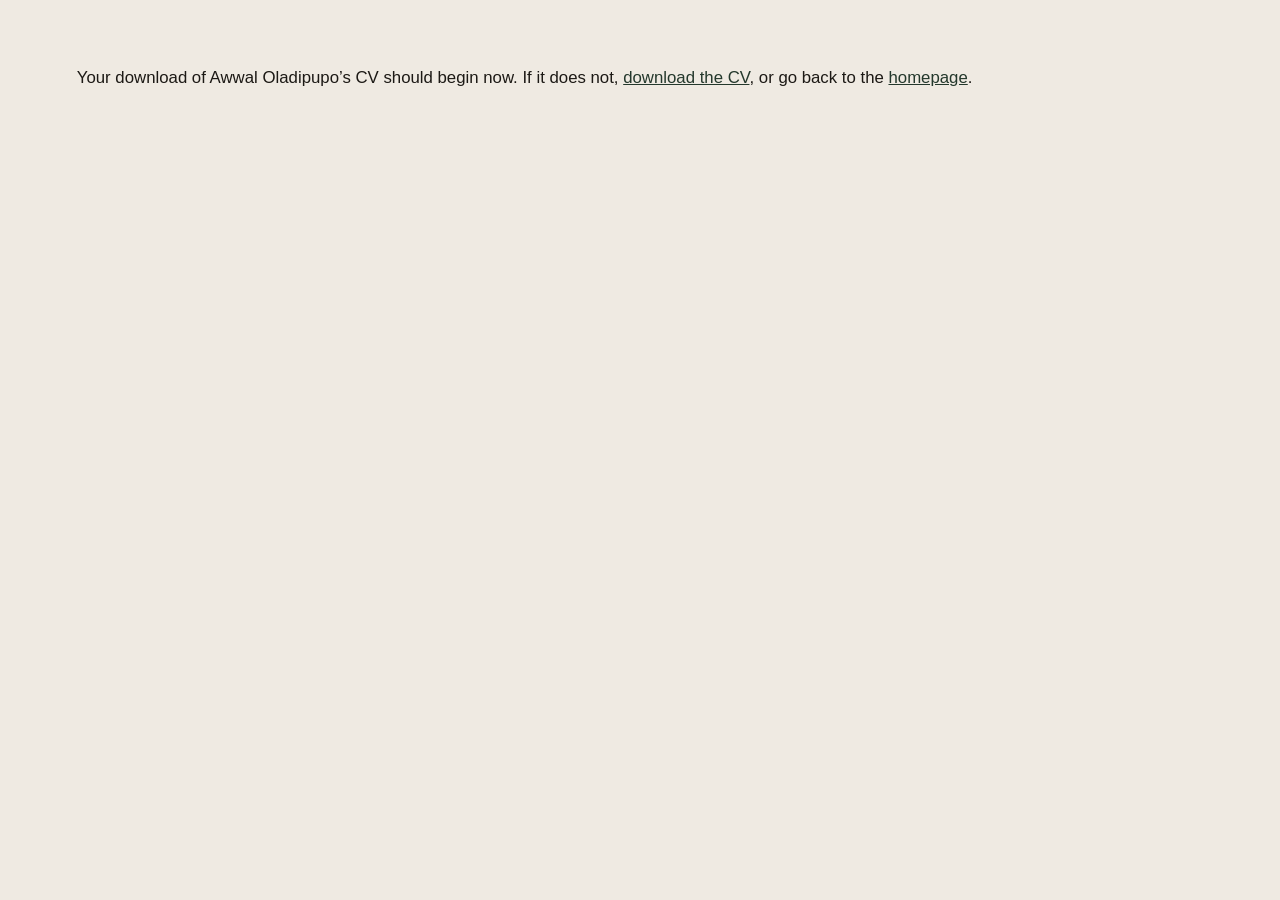
==== commit d7cb869f: "Download the CV directly, and bring its honors, allocations, and service onto the homepage." ====
--- a/cv.html
+++ b/cv.html
@@ -4,171 +4,18 @@
   <meta charset="utf-8">
   <meta name="viewport" content="width=device-width, initial-scale=1">
   <title>CV — Awwal Oladipupo</title>
-  <meta name="description" content="CV of Awwal Oladipupo, PhD candidate in chemical engineering at the University of Michigan.">
-  <meta name="author" content="Awwal Oladipupo">
-  <meta name="theme-color" content="#efeae2">
+  <meta name="robots" content="noindex">
+  <link rel="icon" href="favicon.svg" type="image/svg+xml">
+  <style>
+    body { margin: 0; padding: 3rem 6vw; background: #efeae2; color: #1c1915; font: 1.05rem/1.6 "Segoe UI", sans-serif; }
+    a { color: #24382c; }
+  </style>
+</head>
+<body>
+  <p>Your download of Awwal Oladipupo’s CV should begin now. If it does not, <a id="cv" href="assets/Awwal_Oladipupo_CV.pdf" download="Awwal_Oladipupo_CV.pdf">download the CV</a>, or go back to the <a href="./">homepage</a>.</p>
   <script>
-    try {
-      var savedTheme = localStorage.getItem("theme");
-      var theme = savedTheme === "light" || savedTheme === "dark" ? savedTheme : (window.matchMedia("(prefers-color-scheme: dark)").matches ? "dark" : "light");
-      document.documentElement.setAttribute("data-theme", theme);
-    } catch (error) {}
+    document.getElementById("cv").click();
+    setTimeout(function () { window.location.replace("./"); }, 1200);
   </script>
-  <link rel="icon" href="favicon.svg" type="image/svg+xml">
-  <link rel="preconnect" href="https://fonts.googleapis.com">
-  <link rel="preconnect" href="https://fonts.gstatic.com" crossorigin>
-  <link href="https://fonts.googleapis.com/css2?family=Newsreader:ital,opsz,wght@0,6..72,400;0,6..72,500;0,6..72,600&family=Public+Sans:ital,wght@0,400;0,500;0,600&display=swap" rel="stylesheet">
-  <link rel="stylesheet" href="css/site.css">
-</head>
-<body class="page-cv">
-  <a class="skip" href="#content">Skip to content</a>
-  <header class="top">
-    <a class="mark" href="index.html">Awwal Oladipupo</a>
-    <nav aria-label="Page">
-      <a href="index.html#work">Work</a>
-      <a href="index.html#research">Research</a>
-      <a href="index.html#code">Code</a>
-      <a href="cv.html" aria-current="page">CV</a>
-      <a href="index.html#contact">Contact</a>
-      <button class="theme" id="theme" type="button" aria-pressed="false" aria-label="Switch color theme">
-        <svg class="icon-moon" viewBox="0 0 24 24" aria-hidden="true"><path fill="none" stroke="currentColor" stroke-width="1.6" stroke-linejoin="round" d="M16 14.5A6.5 6.5 0 0 1 9.2 4.4 6.5 6.5 0 1 0 16 14.5z"/></svg>
-        <svg class="icon-sun" viewBox="0 0 24 24" aria-hidden="true"><circle cx="12" cy="12" r="3.25" fill="none" stroke="currentColor" stroke-width="1.6"/><path fill="none" stroke="currentColor" stroke-width="1.6" stroke-linecap="round" d="M12 3.5v2.2M12 18.3v2.2M3.5 12h2.2M18.3 12h2.2M6.1 6.1l1.5 1.5M16.4 16.4l1.5 1.5M17.9 6.1l-1.5 1.5M7.6 16.4l-1.5 1.5"/></svg>
-      </button>
-    </nav>
-  </header>
-
-  <main id="content" class="cv">
-    <header class="cv-head">
-      <div>
-        <p class="kicker">Curriculum vitae</p>
-        <h1>Awwal Oladipupo</h1>
-        <p>PhD candidate, Chemical Engineering<br>University of Michigan, Ann Arbor · 2023–present</p>
-        <ul class="hero-links">
-          <li><a href="assets/Awwal_Oladipupo_CV.pdf">Full CV (PDF)</a></li>
-          <li><a href="mailto:awwalola@umich.edu">awwalola@umich.edu</a></li>
-          <li><a href="https://awwal41.github.io/">awwal41.github.io</a></li>
-          <li><a href="https://github.com/Awwal41">GitHub</a></li>
-          <li><a href="https://scholar.google.com/citations?user=AO3d_BoAAAAJ&hl=en">Google Scholar</a></li>
-          <li><a href="https://orcid.org/0009-0006-3979-2078">ORCID</a></li>
-        </ul>
-      </div>
-      <img src="assets/portrait.jpg" alt="" width="819" height="1024">
-    </header>
-
-    <section>
-      <h2>Education</h2>
-      <ul class="cv-list">
-        <li>
-          <span class="year">2023–</span>
-          <div>
-            <p class="cv-title">PhD, Chemical Engineering, University of Michigan</p>
-            <p>Lindsey Lab. Advisor, Rebecca Lindsey. MICDE Fellow, 2026–2027. People’s Choice, Three Minute Thesis, 2025.</p>
-          </div>
-        </li>
-        <li>
-          <span class="year">2015–2021</span>
-          <div>
-            <p class="cv-title">BSc, Chemical and Petroleum Engineering, University of Lagos</p>
-          </div>
-        </li>
-      </ul>
-    </section>
-
-    <section>
-      <h2>Selected work</h2>
-      <ul class="cv-list">
-        <li>
-          <span class="year">2026</span>
-          <div>
-            <p class="cv-title">TurboChIMES</p>
-            <p>First-author preprint. Stacked machine-learned interatomic models that stay faithful and become fast enough to search with during design. <a href="https://doi.org/10.26434/chemrxiv.15007194/v1">Preprint</a></p>
-          </div>
-        </li>
-        <li>
-          <span class="year">2026</span>
-          <div>
-            <p class="cv-title">Hierarchical transfer learning</p>
-            <p>Second author, with Rebecca Lindsey and Lawrence Livermore colleagues, in npj Computational Materials. A fitted potential carries into the next chemistry with less new data and less compute. <a href="https://doi.org/10.1038/s41524-025-01863-4">Paper</a></p>
-          </div>
-        </li>
-        <li>
-          <span class="year">2025–</span>
-          <div>
-            <p class="cv-title">MaterialSim and the ChIMES toolchain</p>
-            <p>A public agent that turns one sentence into a local molecular-dynamics run, and public forks for active learning, least-squares fitting, and the calculator other simulators call.</p>
-          </div>
-        </li>
-        <li>
-          <span class="year">2026</span>
-          <div>
-            <p class="cv-title">EZRA <span class="private">Private</span></p>
-            <p>Local language-model agents, document preparation, and the same job staged on SLURM.</p>
-          </div>
-        </li>
-        <li>
-          <span class="year">2025</span>
-          <div>
-            <p class="cv-title">Edna <span class="private">Private</span></p>
-            <p>Desktop and web retrieval over a chosen archive. Answers cite the passage. Packaged to run on one computer or as a service.</p>
-          </div>
-        </li>
-        <li>
-          <span class="year">2022–2025</span>
-          <div>
-            <p class="cv-title">Wells, carbon storage, hydrates, biodiesel</p>
-            <p>Field-data papers on liquid loading and sand production, oil recovery weighed with carbon storage, hydrate temperature, and biodiesel from waste fat.</p>
-          </div>
-        </li>
-      </ul>
-      <p class="tools">Python, TypeScript, REST, Docker, Kubernetes, SLURM, molecular dynamics, machine-learned interatomic potentials.</p>
-    </section>
-
-    <section>
-      <h2>Talks</h2>
-      <ul class="cv-list">
-        <li>
-          <span class="year">2026</span>
-          <div>
-            <p class="cv-title">Exploring alchemical compression pathways for machine-learned interatomic potentials</p>
-            <p>AIChE Annual Meeting, with T. Sundberg and Rebecca Lindsey.</p>
-          </div>
-        </li>
-        <li>
-          <span class="year">2025</span>
-          <div>
-            <p class="cv-title">Enhancing efficiency of machine-learned interatomic models through a multilayered strategy</p>
-            <p>AIChE Annual Meeting, with Rebecca Lindsey.</p>
-          </div>
-        </li>
-        <li>
-          <span class="year">2025</span>
-          <div>
-            <p class="cv-title">Multilayered machine-learned interatomic model for fast design and discovery of materials</p>
-            <p>Three Minute Thesis, University of Michigan. People’s Choice.</p>
-          </div>
-        </li>
-      </ul>
-    </section>
-
-    <section>
-      <h2>Publications</h2>
-      <p class="note">The same list as the site, refreshed from the public record. <a href="https://scholar.google.com/citations?user=AO3d_BoAAAAJ&hl=en">Google Scholar</a>.</p>
-      <ol class="papers" id="papers">
-        <li class="pending">Loading the publication list…</li>
-      </ol>
-    </section>
-  </main>
-
-  <footer id="contact">
-    <div>
-      <p class="footer-name">Awwal Oladipupo</p>
-      <p>Open to scientific software, HPC, and applied AI roles.</p>
-    </div>
-    <ul>
-      <li><a href="index.html">Site</a></li>
-      <li><a href="mailto:awwalola@umich.edu">awwalola@umich.edu</a></li>
-    </ul>
-  </footer>
-  <script src="js/site.js"></script>
 </body>
 </html>
